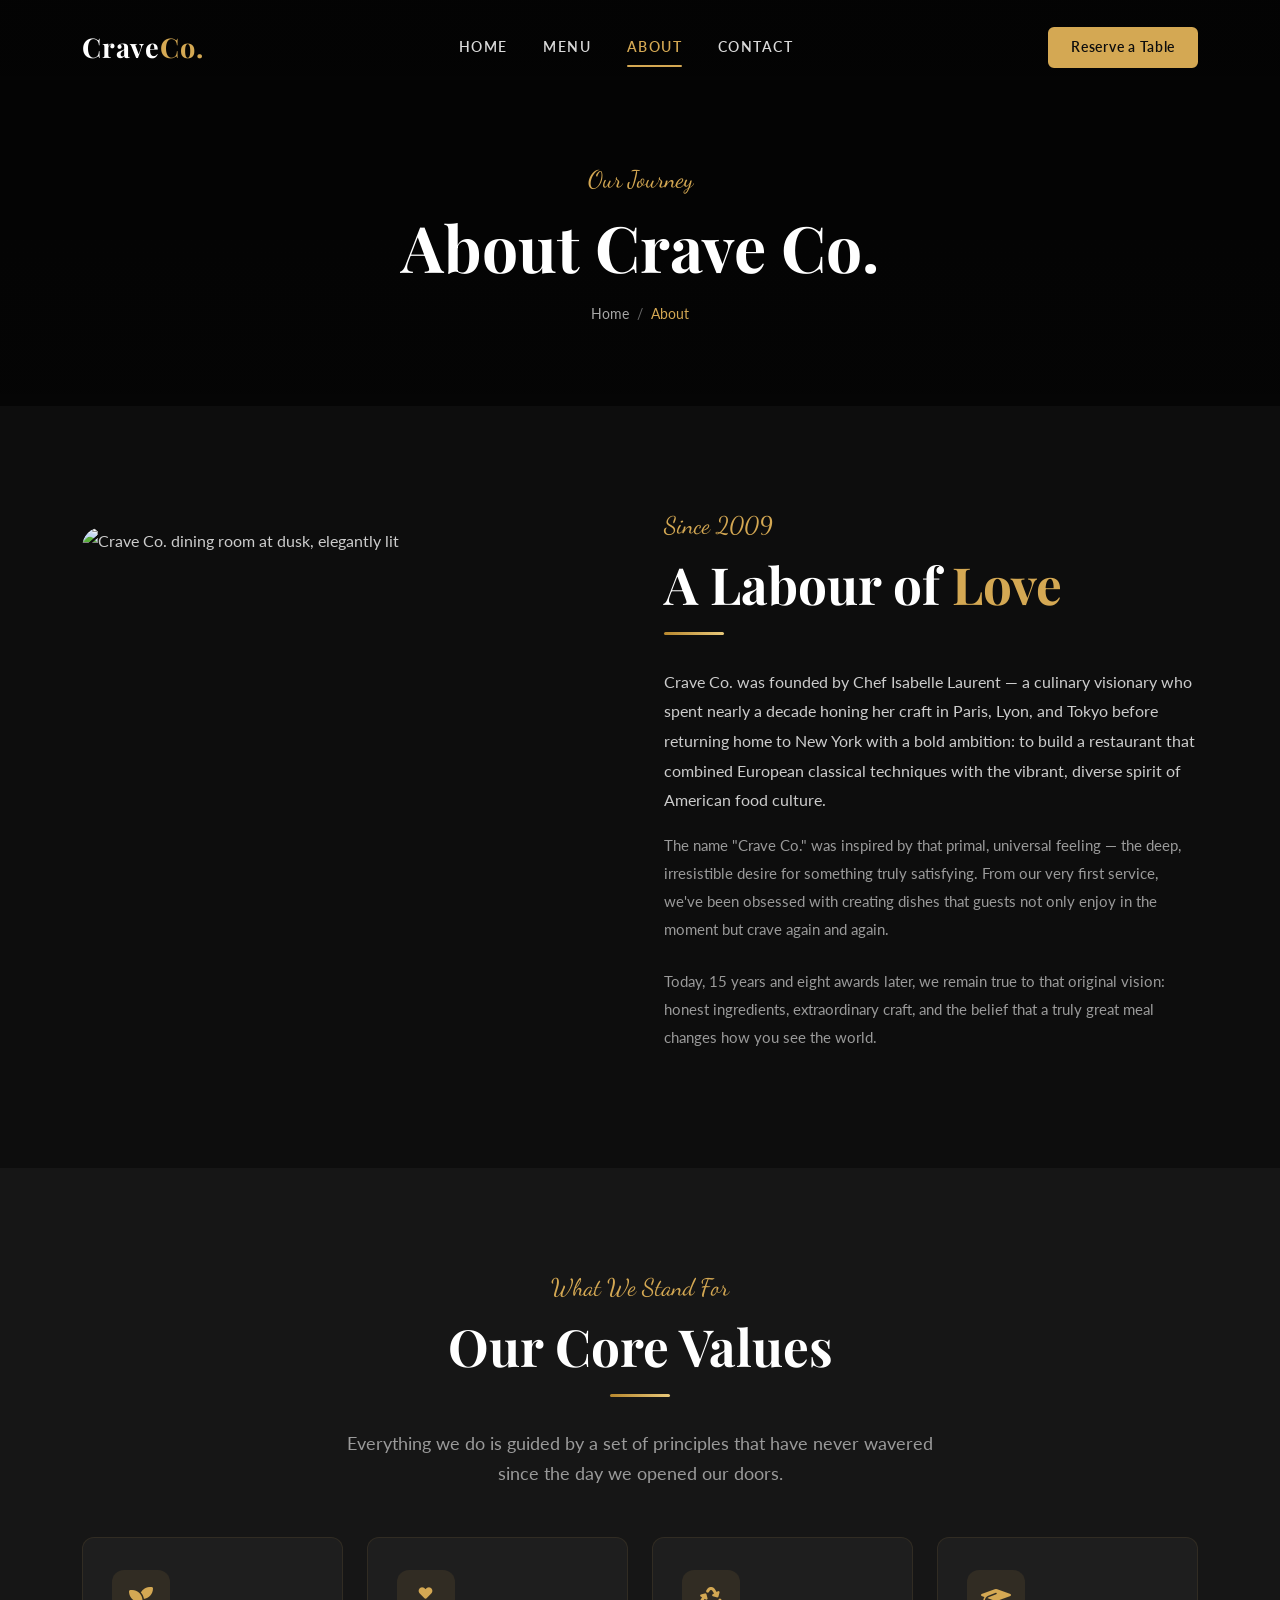
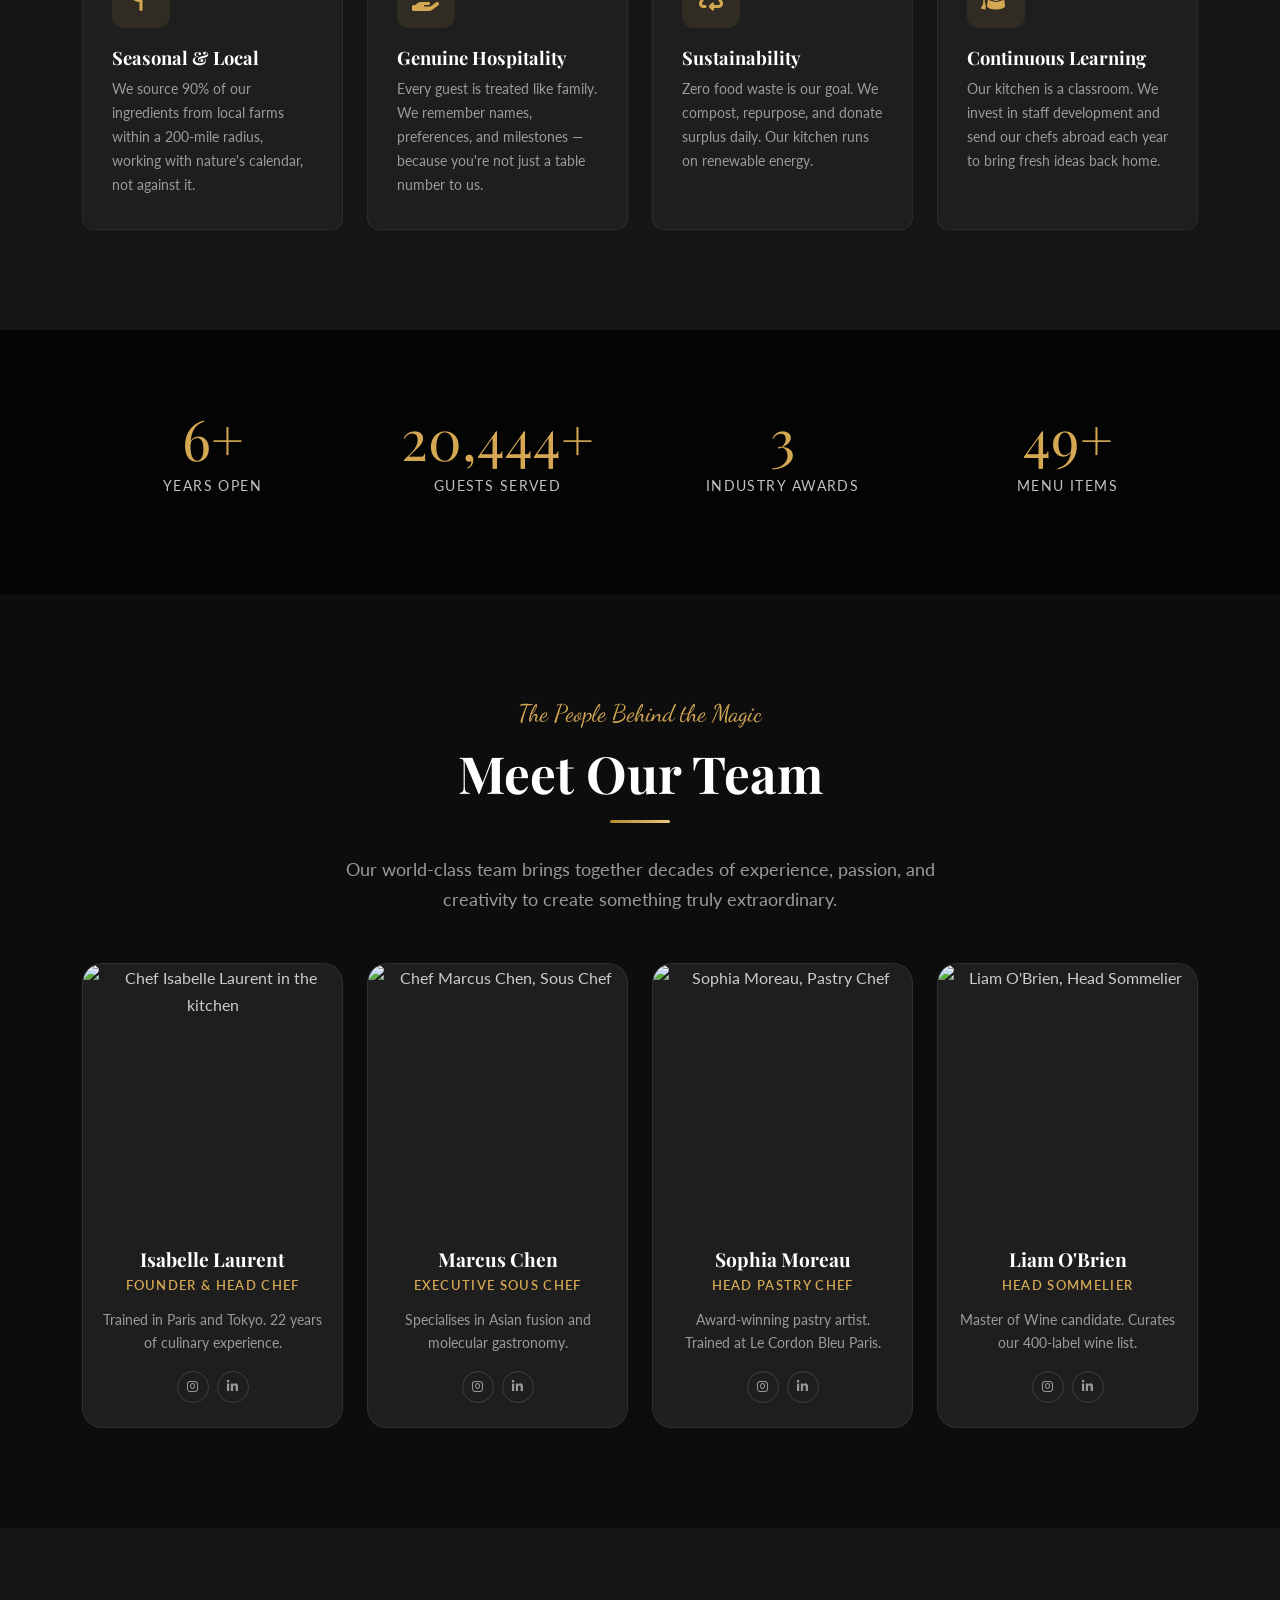
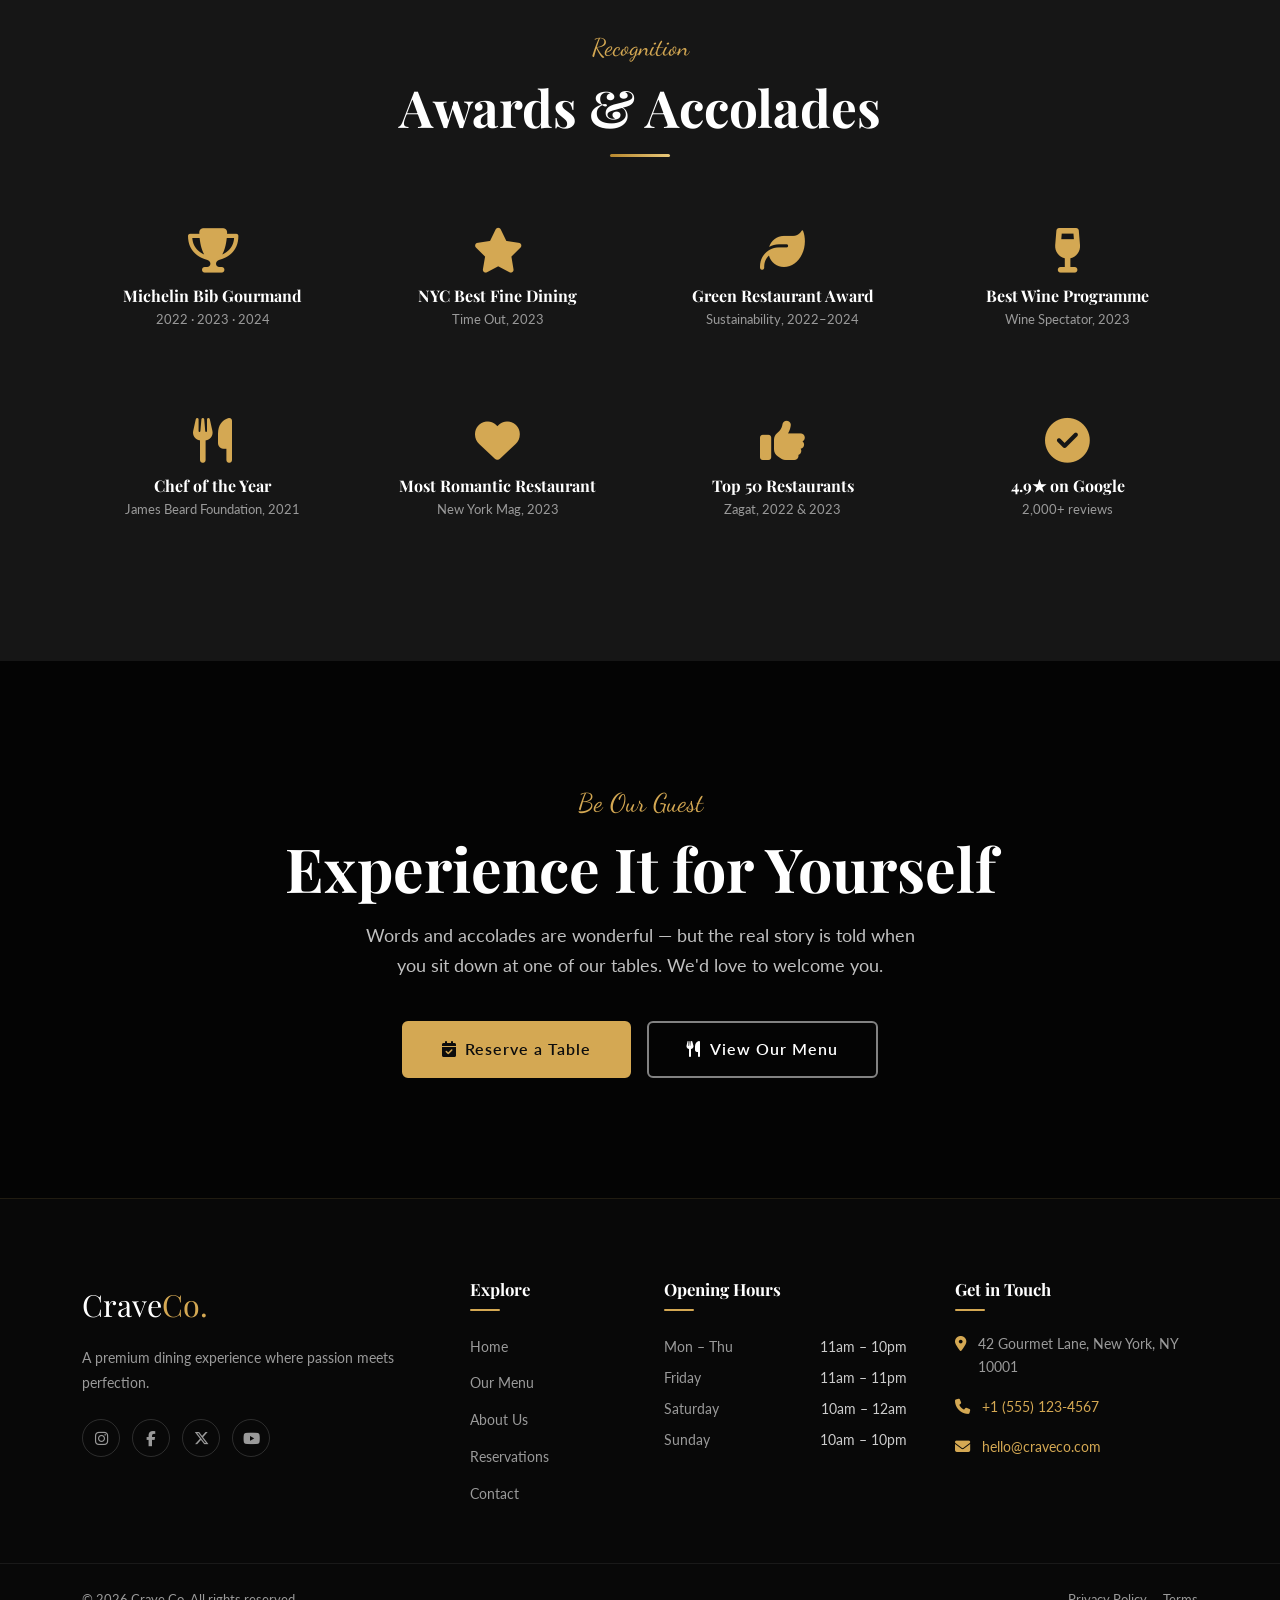
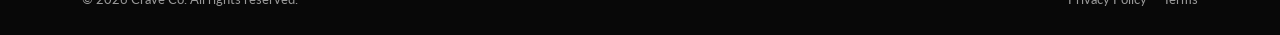
==== about.html @ b13965ad "Build complete Crave Co. restaurant website with HTML5, CSS3, Bootstrap 5 & JS" ====
<!DOCTYPE html>
<html lang="en">
<head>
  <meta charset="UTF-8">
  <meta name="viewport" content="width=device-width, initial-scale=1.0">
  <meta http-equiv="X-UA-Compatible" content="IE=edge">

  <!-- SEO -->
  <title>About Us — Crave Co. Fine Dining</title>
  <meta name="description" content="Discover the story behind Crave Co. — our founding chefs, values, awards, and unwavering commitment to exceptional cuisine since 2009.">
  <meta name="robots" content="index, follow">
  <link rel="canonical" href="https://craveco.com/about.html">

  <!-- Open Graph -->
  <meta property="og:title" content="About Us — Crave Co. Fine Dining">
  <meta property="og:description" content="Learn the story behind 15 years of award-winning dining at Crave Co.">
  <meta property="og:image" content="https://images.unsplash.com/photo-1600565193348-f74bd3c7ccdf?w=1200&auto=format&fit=crop&q=80">

  <!-- Fonts -->
  <link rel="preconnect" href="https://fonts.googleapis.com">
  <link rel="preconnect" href="https://fonts.gstatic.com" crossorigin>
  <link href="https://fonts.googleapis.com/css2?family=Playfair+Display:ital,wght@0,600;0,700;0,800;1,600&family=Lato:wght@300;400;600;700&family=Dancing+Script:wght@600;700&display=swap" rel="stylesheet">

  <!-- Bootstrap 5 -->
  <link href="https://cdn.jsdelivr.net/npm/bootstrap@5.3.3/dist/css/bootstrap.min.css" rel="stylesheet" integrity="sha384-QWTKZyjpPEjISv5WaRU9OFeRpok6YctnYmDr5pNlyT2bRjXh0JMhjY6hW+ALEwIH" crossorigin="anonymous">

  <!-- Font Awesome 6 -->
  <link rel="stylesheet" href="https://cdnjs.cloudflare.com/ajax/libs/font-awesome/6.5.0/css/all.min.css" integrity="sha512-Avb2QiuDEEvB4bZJYdft2mNjVShBftLdPG8FJ0V7irTLQ8Uo0qcPxh4Plq7G5tGm0rU+1SPhVotteLpBERwOKA==" crossorigin="anonymous" referrerpolicy="no-referrer">

  <!-- Custom CSS -->
  <link rel="stylesheet" href="assets/css/style.css">

  <!-- Favicon -->
  <link rel="icon" type="image/svg+xml" href="data:image/svg+xml,<svg xmlns='http://www.w3.org/2000/svg' viewBox='0 0 100 100'><text y='.9em' font-size='90'>🍽</text></svg>">
</head>
<body>

  <a class="skip-link" href="#main-content">Skip to main content</a>

  <div id="preloader" role="status" aria-label="Loading">
    <div class="preloader-logo">
      <div>Crave<span>Co.</span></div>
      <div class="preloader-bar"></div>
    </div>
  </div>

  <!-- NAVBAR -->
  <nav id="mainNav" class="navbar navbar-expand-lg fixed-top scrolled" aria-label="Main navigation">
    <div class="container">
      <a class="navbar-brand" href="index.html">Crave<span>Co.</span></a>

      <button class="navbar-toggler" type="button"
              data-bs-toggle="collapse" data-bs-target="#navbarNav"
              aria-controls="navbarNav" aria-expanded="false"
              aria-label="Toggle navigation">
        <span class="navbar-toggler-icon"></span>
      </button>

      <div class="collapse navbar-collapse" id="navbarNav">
        <ul class="navbar-nav mx-auto gap-1">
          <li class="nav-item"><a class="nav-link" href="index.html">Home</a></li>
          <li class="nav-item"><a class="nav-link" href="menu.html">Menu</a></li>
          <li class="nav-item"><a class="nav-link active" href="about.html">About</a></li>
          <li class="nav-item"><a class="nav-link" href="contact.html">Contact</a></li>
        </ul>
        <a href="reservations.html" class="btn btn-gold btn-reserve ms-lg-3">Reserve a Table</a>
      </div>
    </div>
  </nav>

  <!-- PAGE HERO -->
  <header class="page-hero" id="main-content"
          style="background-image: url('https://images.unsplash.com/photo-1600565193348-f74bd3c7ccdf?w=1800&auto=format&fit=crop&q=80');"
          aria-label="About page header">
    <div class="page-hero__content">
      <span class="page-hero__eyebrow">Our Journey</span>
      <h1 class="page-hero__title">About Crave Co.</h1>
      <nav class="page-hero__breadcrumb" aria-label="Breadcrumb">
        <ol class="breadcrumb">
          <li class="breadcrumb-item"><a href="index.html">Home</a></li>
          <li class="breadcrumb-item active" aria-current="page">About</li>
        </ol>
      </nav>
    </div>
  </header>

  <!-- MAIN CONTENT -->
  <main>

    <!-- ── OUR STORY ────────────────────────────────────────────── -->
    <section class="section-py" aria-labelledby="story-heading">
      <div class="container">
        <div class="row align-items-center g-5">

          <div class="col-lg-6" data-reveal="left">
            <div class="about-preview__img-wrap">
              <img src="https://images.unsplash.com/photo-1414235077428-338989a2e8c0?w=800&auto=format&fit=crop&q=80"
                   alt="Crave Co. dining room at dusk, elegantly lit" loading="lazy"
                   width="800" height="520">
            </div>
          </div>

          <div class="col-lg-6" data-reveal="right">
            <span class="section-eyebrow">Since 2009</span>
            <h2 class="section-title" id="story-heading">
              A Labour of <span class="text-gold">Love</span>
            </h2>
            <div class="divider-gold left"></div>
            <p class="mb-3" style="color: var(--clr-text-light); line-height: 1.85;">
              Crave Co. was founded by Chef Isabelle Laurent — a culinary visionary who spent
              nearly a decade honing her craft in Paris, Lyon, and Tokyo before returning
              home to New York with a bold ambition: to build a restaurant that combined
              European classical techniques with the vibrant, diverse spirit of American
              food culture.
            </p>
            <p class="mb-4" style="color: var(--clr-text-muted); line-height: 1.85; font-size: .95rem;">
              The name "Crave Co." was inspired by that primal, universal feeling — the deep,
              irresistible desire for something truly satisfying. From our very first service,
              we've been obsessed with creating dishes that guests not only enjoy in the moment
              but crave again and again.
            </p>
            <p style="color: var(--clr-text-muted); line-height: 1.85; font-size: .95rem;">
              Today, 15 years and eight awards later, we remain true to that original vision:
              honest ingredients, extraordinary craft, and the belief that a truly great meal
              changes how you see the world.
            </p>
          </div>

        </div>
      </div>
    </section>

    <!-- ── OUR VALUES ────────────────────────────────────────────── -->
    <section class="section-py bg-dark-2" aria-labelledby="values-heading">
      <div class="container">
        <div class="text-center mb-5" data-reveal>
          <span class="section-eyebrow">What We Stand For</span>
          <h2 class="section-title" id="values-heading">Our Core Values</h2>
          <div class="divider-gold mx-auto"></div>
          <p class="section-subtitle">
            Everything we do is guided by a set of principles that have never wavered
            since the day we opened our doors.
          </p>
        </div>

        <div class="row g-4">
          <div class="col-sm-6 col-lg-3" data-reveal data-delay="100">
            <div class="values-card">
              <div class="values-card__icon" aria-hidden="true"><i class="fa-solid fa-seedling"></i></div>
              <h3 class="values-card__title">Seasonal & Local</h3>
              <p class="values-card__text">We source 90% of our ingredients from local farms within a 200-mile radius, working with nature's calendar, not against it.</p>
            </div>
          </div>
          <div class="col-sm-6 col-lg-3" data-reveal data-delay="200">
            <div class="values-card">
              <div class="values-card__icon" aria-hidden="true"><i class="fa-solid fa-hand-holding-heart"></i></div>
              <h3 class="values-card__title">Genuine Hospitality</h3>
              <p class="values-card__text">Every guest is treated like family. We remember names, preferences, and milestones — because you're not just a table number to us.</p>
            </div>
          </div>
          <div class="col-sm-6 col-lg-3" data-reveal data-delay="300">
            <div class="values-card">
              <div class="values-card__icon" aria-hidden="true"><i class="fa-solid fa-recycle"></i></div>
              <h3 class="values-card__title">Sustainability</h3>
              <p class="values-card__text">Zero food waste is our goal. We compost, repurpose, and donate surplus daily. Our kitchen runs on renewable energy.</p>
            </div>
          </div>
          <div class="col-sm-6 col-lg-3" data-reveal data-delay="400">
            <div class="values-card">
              <div class="values-card__icon" aria-hidden="true"><i class="fa-solid fa-graduation-cap"></i></div>
              <h3 class="values-card__title">Continuous Learning</h3>
              <p class="values-card__text">Our kitchen is a classroom. We invest in staff development and send our chefs abroad each year to bring fresh ideas back home.</p>
            </div>
          </div>
        </div>
      </div>
    </section>

    <!-- ── STATISTICS ────────────────────────────────────────────── -->
    <section class="cta-banner" style="padding: 80px 0;" aria-labelledby="stats-heading">
      <div class="container">
        <div class="cta-banner__content">
          <h2 class="visually-hidden" id="stats-heading">Restaurant Statistics</h2>
          <div class="row g-4 text-center">
            <div class="col-6 col-lg-3" data-reveal data-delay="100">
              <div style="font-family:var(--font-heading);font-size:3.5rem;color:var(--clr-gold);line-height:1;">
                <span data-count="15" data-suffix="+">15+</span>
              </div>
              <p style="color:rgba(255,255,255,.75);font-size:.9rem;margin-top:.5rem;text-transform:uppercase;letter-spacing:.1em;">Years Open</p>
            </div>
            <div class="col-6 col-lg-3" data-reveal data-delay="200">
              <div style="font-family:var(--font-heading);font-size:3.5rem;color:var(--clr-gold);line-height:1;">
                <span data-count="50000" data-suffix="+">50,000+</span>
              </div>
              <p style="color:rgba(255,255,255,.75);font-size:.9rem;margin-top:.5rem;text-transform:uppercase;letter-spacing:.1em;">Guests Served</p>
            </div>
            <div class="col-6 col-lg-3" data-reveal data-delay="300">
              <div style="font-family:var(--font-heading);font-size:3.5rem;color:var(--clr-gold);line-height:1;">
                <span data-count="8">8</span>
              </div>
              <p style="color:rgba(255,255,255,.75);font-size:.9rem;margin-top:.5rem;text-transform:uppercase;letter-spacing:.1em;">Industry Awards</p>
            </div>
            <div class="col-6 col-lg-3" data-reveal data-delay="400">
              <div style="font-family:var(--font-heading);font-size:3.5rem;color:var(--clr-gold);line-height:1;">
                <span data-count="120" data-suffix="+">120+</span>
              </div>
              <p style="color:rgba(255,255,255,.75);font-size:.9rem;margin-top:.5rem;text-transform:uppercase;letter-spacing:.1em;">Menu Items</p>
            </div>
          </div>
        </div>
      </div>
    </section>

    <!-- ── THE TEAM ───────────────────────────────────────────────── -->
    <section class="section-py" aria-labelledby="team-heading">
      <div class="container">
        <div class="text-center mb-5" data-reveal>
          <span class="section-eyebrow">The People Behind the Magic</span>
          <h2 class="section-title" id="team-heading">Meet Our Team</h2>
          <div class="divider-gold mx-auto"></div>
          <p class="section-subtitle">
            Our world-class team brings together decades of experience, passion, and creativity
            to create something truly extraordinary.
          </p>
        </div>

        <div class="row g-4">

          <div class="col-sm-6 col-lg-3" data-reveal data-delay="100">
            <article class="team-card">
              <img src="https://images.unsplash.com/photo-1577219491135-ce391730fb2c?w=600&auto=format&fit=crop&q=80&face"
                   alt="Chef Isabelle Laurent in the kitchen" class="team-card__img"
                   loading="lazy" width="600" height="260">
              <div class="team-card__body">
                <h3 class="team-card__name">Isabelle Laurent</h3>
                <p class="team-card__role">Founder & Head Chef</p>
                <p style="font-size:.85rem;color:var(--clr-text-muted);margin-bottom:1rem;">
                  Trained in Paris and Tokyo. 22 years of culinary experience.
                </p>
                <div class="team-card__social">
                  <a href="#" aria-label="Isabelle Laurent on Instagram"><i class="fa-brands fa-instagram" aria-hidden="true"></i></a>
                  <a href="#" aria-label="Isabelle Laurent on LinkedIn"><i class="fa-brands fa-linkedin-in" aria-hidden="true"></i></a>
                </div>
              </div>
            </article>
          </div>

          <div class="col-sm-6 col-lg-3" data-reveal data-delay="200">
            <article class="team-card">
              <img src="https://images.unsplash.com/photo-1581299894007-aaa50297cf16?w=600&auto=format&fit=crop&q=80"
                   alt="Chef Marcus Chen, Sous Chef" class="team-card__img"
                   loading="lazy" width="600" height="260">
              <div class="team-card__body">
                <h3 class="team-card__name">Marcus Chen</h3>
                <p class="team-card__role">Executive Sous Chef</p>
                <p style="font-size:.85rem;color:var(--clr-text-muted);margin-bottom:1rem;">
                  Specialises in Asian fusion and molecular gastronomy.
                </p>
                <div class="team-card__social">
                  <a href="#" aria-label="Marcus Chen on Instagram"><i class="fa-brands fa-instagram" aria-hidden="true"></i></a>
                  <a href="#" aria-label="Marcus Chen on LinkedIn"><i class="fa-brands fa-linkedin-in" aria-hidden="true"></i></a>
                </div>
              </div>
            </article>
          </div>

          <div class="col-sm-6 col-lg-3" data-reveal data-delay="300">
            <article class="team-card">
              <img src="https://images.unsplash.com/photo-1556909114-f6e7ad7d3136?w=600&auto=format&fit=crop&q=80"
                   alt="Sophia Moreau, Pastry Chef" class="team-card__img"
                   loading="lazy" width="600" height="260">
              <div class="team-card__body">
                <h3 class="team-card__name">Sophia Moreau</h3>
                <p class="team-card__role">Head Pastry Chef</p>
                <p style="font-size:.85rem;color:var(--clr-text-muted);margin-bottom:1rem;">
                  Award-winning pastry artist. Trained at Le Cordon Bleu Paris.
                </p>
                <div class="team-card__social">
                  <a href="#" aria-label="Sophia Moreau on Instagram"><i class="fa-brands fa-instagram" aria-hidden="true"></i></a>
                  <a href="#" aria-label="Sophia Moreau on LinkedIn"><i class="fa-brands fa-linkedin-in" aria-hidden="true"></i></a>
                </div>
              </div>
            </article>
          </div>

          <div class="col-sm-6 col-lg-3" data-reveal data-delay="400">
            <article class="team-card">
              <img src="https://images.unsplash.com/photo-1508214751196-bcfd4ca60f91?w=600&auto=format&fit=crop&q=80"
                   alt="Liam O'Brien, Head Sommelier" class="team-card__img"
                   loading="lazy" width="600" height="260">
              <div class="team-card__body">
                <h3 class="team-card__name">Liam O'Brien</h3>
                <p class="team-card__role">Head Sommelier</p>
                <p style="font-size:.85rem;color:var(--clr-text-muted);margin-bottom:1rem;">
                  Master of Wine candidate. Curates our 400-label wine list.
                </p>
                <div class="team-card__social">
                  <a href="#" aria-label="Liam O'Brien on Instagram"><i class="fa-brands fa-instagram" aria-hidden="true"></i></a>
                  <a href="#" aria-label="Liam O'Brien on LinkedIn"><i class="fa-brands fa-linkedin-in" aria-hidden="true"></i></a>
                </div>
              </div>
            </article>
          </div>

        </div>
      </div>
    </section>

    <!-- ── AWARDS ────────────────────────────────────────────────── -->
    <section class="section-py bg-dark-2" aria-labelledby="awards-heading">
      <div class="container">
        <div class="text-center mb-5" data-reveal>
          <span class="section-eyebrow">Recognition</span>
          <h2 class="section-title" id="awards-heading">Awards &amp; Accolades</h2>
          <div class="divider-gold mx-auto"></div>
        </div>

        <div class="row row-cols-2 row-cols-md-4 g-4">

          <div class="col" data-reveal data-delay="100">
            <div class="award-item">
              <i class="fa-solid fa-trophy award-item__icon" aria-hidden="true"></i>
              <h3 class="award-item__title">Michelin Bib Gourmand</h3>
              <p class="award-item__year">2022 · 2023 · 2024</p>
            </div>
          </div>

          <div class="col" data-reveal data-delay="200">
            <div class="award-item">
              <i class="fa-solid fa-star award-item__icon" aria-hidden="true"></i>
              <h3 class="award-item__title">NYC Best Fine Dining</h3>
              <p class="award-item__year">Time Out, 2023</p>
            </div>
          </div>

          <div class="col" data-reveal data-delay="300">
            <div class="award-item">
              <i class="fa-solid fa-leaf award-item__icon" aria-hidden="true"></i>
              <h3 class="award-item__title">Green Restaurant Award</h3>
              <p class="award-item__year">Sustainability, 2022–2024</p>
            </div>
          </div>

          <div class="col" data-reveal data-delay="400">
            <div class="award-item">
              <i class="fa-solid fa-wine-glass award-item__icon" aria-hidden="true"></i>
              <h3 class="award-item__title">Best Wine Programme</h3>
              <p class="award-item__year">Wine Spectator, 2023</p>
            </div>
          </div>

          <div class="col" data-reveal data-delay="100">
            <div class="award-item">
              <i class="fa-solid fa-utensils award-item__icon" aria-hidden="true"></i>
              <h3 class="award-item__title">Chef of the Year</h3>
              <p class="award-item__year">James Beard Foundation, 2021</p>
            </div>
          </div>

          <div class="col" data-reveal data-delay="200">
            <div class="award-item">
              <i class="fa-solid fa-heart award-item__icon" aria-hidden="true"></i>
              <h3 class="award-item__title">Most Romantic Restaurant</h3>
              <p class="award-item__year">New York Mag, 2023</p>
            </div>
          </div>

          <div class="col" data-reveal data-delay="300">
            <div class="award-item">
              <i class="fa-solid fa-thumbs-up award-item__icon" aria-hidden="true"></i>
              <h3 class="award-item__title">Top 50 Restaurants</h3>
              <p class="award-item__year">Zagat, 2022 &amp; 2023</p>
            </div>
          </div>

          <div class="col" data-reveal data-delay="400">
            <div class="award-item">
              <i class="fa-solid fa-circle-check award-item__icon" aria-hidden="true"></i>
              <h3 class="award-item__title">4.9★ on Google</h3>
              <p class="award-item__year">2,000+ reviews</p>
            </div>
          </div>

        </div>
      </div>
    </section>

    <!-- ── FINAL CTA ─────────────────────────────────────────────── -->
    <section class="cta-banner" aria-label="Call to action">
      <div class="container">
        <div class="cta-banner__content" data-reveal>
          <span class="cta-banner__eyebrow">Be Our Guest</span>
          <h2 class="cta-banner__title">Experience It for Yourself</h2>
          <p class="cta-banner__text">
            Words and accolades are wonderful — but the real story is told when you sit down
            at one of our tables. We'd love to welcome you.
          </p>
          <div class="d-flex flex-wrap gap-3 justify-content-center">
            <a href="reservations.html" class="btn btn-gold btn-lg">
              <i class="fa-solid fa-calendar-check me-2" aria-hidden="true"></i>Reserve a Table
            </a>
            <a href="menu.html" class="btn btn-outline-light btn-lg">
              <i class="fa-solid fa-utensils me-2" aria-hidden="true"></i>View Our Menu
            </a>
          </div>
        </div>
      </div>
    </section>

  </main>

  <!-- FOOTER -->
  <footer class="footer" role="contentinfo">
    <div class="container">
      <div class="row g-5">
        <div class="col-lg-4">
          <a href="index.html" class="footer__logo d-block mb-3">Crave<span>Co.</span></a>
          <p class="footer__desc">A premium dining experience where passion meets perfection.</p>
          <div class="footer__social" aria-label="Social media links">
            <a href="#" aria-label="Instagram"><i class="fa-brands fa-instagram" aria-hidden="true"></i></a>
            <a href="#" aria-label="Facebook"><i class="fa-brands fa-facebook-f" aria-hidden="true"></i></a>
            <a href="#" aria-label="X / Twitter"><i class="fa-brands fa-x-twitter" aria-hidden="true"></i></a>
            <a href="#" aria-label="YouTube"><i class="fa-brands fa-youtube" aria-hidden="true"></i></a>
          </div>
        </div>
        <div class="col-6 col-lg-2">
          <h3 class="footer__heading">Explore</h3>
          <ul class="footer__links">
            <li><a href="index.html">Home</a></li>
            <li><a href="menu.html">Our Menu</a></li>
            <li><a href="about.html">About Us</a></li>
            <li><a href="reservations.html">Reservations</a></li>
            <li><a href="contact.html">Contact</a></li>
          </ul>
        </div>
        <div class="col-6 col-lg-3">
          <h3 class="footer__heading">Opening Hours</h3>
          <div class="footer__hours">
            <table aria-label="Opening hours">
              <tbody>
                <tr><td>Mon – Thu</td><td>11am – 10pm</td></tr>
                <tr><td>Friday</td><td>11am – 11pm</td></tr>
                <tr><td>Saturday</td><td>10am – 12am</td></tr>
                <tr><td>Sunday</td><td>10am – 10pm</td></tr>
              </tbody>
            </table>
          </div>
        </div>
        <div class="col-lg-3">
          <h3 class="footer__heading">Get in Touch</h3>
          <address style="font-style: normal;">
            <div class="footer__contact-item">
              <i class="fa-solid fa-location-dot" aria-hidden="true"></i>
              <span>42 Gourmet Lane, New York, NY 10001</span>
            </div>
            <div class="footer__contact-item">
              <i class="fa-solid fa-phone" aria-hidden="true"></i>
              <a href="tel:+15551234567">+1 (555) 123-4567</a>
            </div>
            <div class="footer__contact-item">
              <i class="fa-solid fa-envelope" aria-hidden="true"></i>
              <a href="mailto:hello@craveco.com">hello@craveco.com</a>
            </div>
          </address>
        </div>
      </div>
    </div>
    <div class="footer__bottom">
      <div class="container d-flex flex-column flex-sm-row justify-content-between align-items-center gap-2">
        <p class="mb-0">&copy; <span data-year></span> Crave Co. All rights reserved.</p>
        <nav aria-label="Legal links"><a href="#" class="me-3">Privacy Policy</a><a href="#">Terms</a></nav>
      </div>
    </div>
  </footer>

  <button id="scrollTopBtn" aria-label="Scroll to top">
    <i class="fa-solid fa-chevron-up" aria-hidden="true"></i>
  </button>

  <script src="https://cdn.jsdelivr.net/npm/bootstrap@5.3.3/dist/js/bootstrap.bundle.min.js" integrity="sha384-YvpcrYf0tY3lHB60NNkmXc4s9bIOgUxi8T/jzmRIuLMwqe2CsRplHsz4zWF5y4a" crossorigin="anonymous"></script>
  <script src="assets/js/main.js"></script>
</body>
</html>
---- assets/css/style.css ----
/* ============================================================
   Crave Co. Restaurant — Main Stylesheet
   Stack: HTML5 · CSS3 · Bootstrap 5
   ============================================================ */

/* ── 1. CSS Custom Properties ─────────────────────────────── */
:root {
  /* Colors */
  --clr-gold:        #D4A853;
  --clr-gold-light:  #E8C87A;
  --clr-gold-dark:   #B8882E;
  --clr-dark:        #0D0D0D;
  --clr-dark-2:      #161616;
  --clr-dark-3:      #1E1E1E;
  --clr-dark-4:      #2A2A2A;
  --clr-cream:       #F5F0E8;
  --clr-cream-dark:  #EDE6D6;
  --clr-white:       #FFFFFF;
  --clr-text-muted:  #9A9A9A;
  --clr-text-light:  #CCCCCC;
  --clr-red:         #C0392B;
  --clr-green:       #27AE60;

  /* Typography */
  --font-heading:    'Playfair Display', Georgia, serif;
  --font-body:       'Lato', 'Helvetica Neue', Arial, sans-serif;
  --font-accent:     'Dancing Script', cursive;

  /* Sizes */
  --navbar-h:        72px;
  --section-py:      100px;

  /* Shadows */
  --shadow-sm:   0 2px 8px rgba(0,0,0,.35);
  --shadow-md:   0 4px 20px rgba(0,0,0,.45);
  --shadow-lg:   0 8px 40px rgba(0,0,0,.55);
  --shadow-gold: 0 4px 25px rgba(212,168,83,.35);

  /* Transitions */
  --transition: .35s cubic-bezier(.4,0,.2,1);
  --transition-fast: .2s ease;

  /* Border radius */
  --radius-sm:  6px;
  --radius-md:  12px;
  --radius-lg:  20px;
  --radius-xl:  32px;
}

/* ── 2. Reset & Base ──────────────────────────────────────── */
*, *::before, *::after { box-sizing: border-box; }

html {
  scroll-behavior: smooth;
  font-size: 16px;
}

body {
  font-family: var(--font-body);
  background-color: var(--clr-dark);
  color: var(--clr-text-light);
  line-height: 1.7;
  overflow-x: hidden;
  -webkit-font-smoothing: antialiased;
}

img {
  max-width: 100%;
  height: auto;
  display: block;
}

a {
  color: var(--clr-gold);
  text-decoration: none;
  transition: color var(--transition-fast);
}
a:hover { color: var(--clr-gold-light); }

/* ── 3. Typography ────────────────────────────────────────── */
h1, h2, h3, h4, h5, h6 {
  font-family: var(--font-heading);
  font-weight: 700;
  line-height: 1.2;
  color: var(--clr-white);
}

.section-eyebrow {
  font-family: var(--font-accent);
  font-size: 1.5rem;
  color: var(--clr-gold);
  display: block;
  margin-bottom: .5rem;
}

.section-title {
  font-size: clamp(2rem, 4vw, 3.2rem);
  font-family: var(--font-heading);
  color: var(--clr-white);
  margin-bottom: 1rem;
}

.section-subtitle {
  font-size: 1.1rem;
  color: var(--clr-text-muted);
  max-width: 620px;
  margin: 0 auto 3rem;
}

.text-gold { color: var(--clr-gold) !important; }
.text-cream { color: var(--clr-cream) !important; }

/* ── 4. Buttons ───────────────────────────────────────────── */
.btn {
  font-family: var(--font-body);
  font-weight: 600;
  letter-spacing: .06em;
  border-radius: var(--radius-sm);
  transition: all var(--transition);
  padding: .7rem 1.9rem;
}

.btn-gold {
  background: var(--clr-gold);
  color: var(--clr-dark);
  border: 2px solid var(--clr-gold);
}
.btn-gold:hover {
  background: var(--clr-gold-light);
  border-color: var(--clr-gold-light);
  color: var(--clr-dark);
  box-shadow: var(--shadow-gold);
  transform: translateY(-2px);
}

.btn-outline-gold {
  background: transparent;
  color: var(--clr-gold);
  border: 2px solid var(--clr-gold);
}
.btn-outline-gold:hover {
  background: var(--clr-gold);
  color: var(--clr-dark);
  transform: translateY(-2px);
}

.btn-outline-light {
  background: transparent;
  color: var(--clr-white);
  border: 2px solid rgba(255,255,255,.5);
}
.btn-outline-light:hover {
  background: rgba(255,255,255,.1);
  border-color: var(--clr-white);
  color: var(--clr-white);
}

.btn-lg { padding: .9rem 2.4rem; font-size: 1rem; }

/* ── 5. Utility Classes ───────────────────────────────────── */
.section-py { padding-top: var(--section-py); padding-bottom: var(--section-py); }
.section-py-sm { padding-top: 60px; padding-bottom: 60px; }

.bg-dark-2 { background-color: var(--clr-dark-2) !important; }
.bg-dark-3 { background-color: var(--clr-dark-3) !important; }
.bg-dark-4 { background-color: var(--clr-dark-4) !important; }

.divider-gold {
  width: 60px;
  height: 3px;
  background: linear-gradient(90deg, var(--clr-gold-dark), var(--clr-gold-light));
  border-radius: 2px;
  margin: 1rem auto 2rem;
}
.divider-gold.left { margin-left: 0; }

.overlay-dark {
  position: absolute;
  inset: 0;
  background: rgba(0,0,0,.55);
}

.rounded-custom { border-radius: var(--radius-md) !important; }

/* ── 6. Navbar ────────────────────────────────────────────── */
#mainNav {
  background: transparent;
  transition: background var(--transition), box-shadow var(--transition), padding var(--transition);
  padding: 1.2rem 0;
  z-index: 1050;
}

#mainNav.scrolled {
  background: rgba(13,13,13,.97);
  box-shadow: 0 2px 20px rgba(0,0,0,.6);
  padding: .7rem 0;
}

#mainNav .navbar-brand {
  font-family: var(--font-heading);
  font-size: 1.7rem;
  font-weight: 700;
  color: var(--clr-white) !important;
  letter-spacing: .03em;
}

#mainNav .navbar-brand span { color: var(--clr-gold); }

#mainNav .nav-link {
  font-family: var(--font-body);
  font-weight: 600;
  font-size: .88rem;
  letter-spacing: .1em;
  text-transform: uppercase;
  color: rgba(255,255,255,.85) !important;
  padding: .5rem 1rem !important;
  position: relative;
  transition: color var(--transition-fast);
}

#mainNav .nav-link::after {
  content: '';
  position: absolute;
  bottom: 0; left: 1rem; right: 1rem;
  height: 2px;
  background: var(--clr-gold);
  transform: scaleX(0);
  transition: transform var(--transition);
  border-radius: 1px;
}

#mainNav .nav-link:hover,
#mainNav .nav-link.active {
  color: var(--clr-gold) !important;
}

#mainNav .nav-link:hover::after,
#mainNav .nav-link.active::after {
  transform: scaleX(1);
}

#mainNav .navbar-toggler {
  border: 1px solid rgba(255,255,255,.3);
  padding: .4rem .7rem;
}

#mainNav .navbar-toggler-icon {
  background-image: url("data:image/svg+xml,%3csvg xmlns='http://www.w3.org/2000/svg' viewBox='0 0 30 30'%3e%3cpath stroke='rgba%28255%2C 255%2C 255%2C 0.9%29' stroke-linecap='round' stroke-miterlimit='10' stroke-width='2' d='M4 7h22M4 15h22M4 23h22'/%3e%3c/svg%3e");
}

#mainNav .btn-reserve {
  font-size: .85rem;
  padding: .5rem 1.3rem;
}

/* Mobile nav overlay */
@media (max-width: 991.98px) {
  #mainNav .navbar-collapse {
    background: rgba(13,13,13,.98);
    margin-top: 1rem;
    padding: 1.5rem;
    border-radius: var(--radius-md);
    border: 1px solid rgba(212,168,83,.2);
  }
  #mainNav .nav-link::after { display: none; }
  #mainNav .nav-link { padding: .75rem 0 !important; border-bottom: 1px solid rgba(255,255,255,.07); }
}

/* ── 7. Hero Section ──────────────────────────────────────── */
.hero {
  min-height: 100vh;
  position: relative;
  display: flex;
  align-items: center;
  background: linear-gradient(135deg, #0d0d0d 0%, #1a1008 50%, #0d0d0d 100%);
  overflow: hidden;
}

.hero__bg {
  position: absolute;
  inset: 0;
  background-image: url('https://images.unsplash.com/photo-1414235077428-338989a2e8c0?w=1800&auto=format&fit=crop&q=80');
  background-size: cover;
  background-position: center;
  transform: scale(1.05);
  transition: transform 8s ease;
}

.hero:hover .hero__bg { transform: scale(1); }

.hero__overlay {
  position: absolute;
  inset: 0;
  background: linear-gradient(
    135deg,
    rgba(0,0,0,.80) 0%,
    rgba(13,13,13,.70) 50%,
    rgba(0,0,0,.80) 100%
  );
}

.hero__content {
  position: relative;
  z-index: 2;
}

.hero__eyebrow {
  font-family: var(--font-accent);
  font-size: 1.6rem;
  color: var(--clr-gold);
  display: block;
  margin-bottom: .5rem;
  opacity: 0;
  animation: fadeInDown .8s .3s forwards;
}

.hero__title {
  font-size: clamp(2.8rem, 7vw, 5.5rem);
  font-family: var(--font-heading);
  color: var(--clr-white);
  line-height: 1.1;
  margin-bottom: 1.5rem;
  opacity: 0;
  animation: fadeInUp .9s .5s forwards;
}

.hero__title span { color: var(--clr-gold); }

.hero__desc {
  font-size: 1.15rem;
  color: var(--clr-text-light);
  max-width: 520px;
  margin-bottom: 2.5rem;
  opacity: 0;
  animation: fadeInUp .9s .7s forwards;
}

.hero__actions {
  opacity: 0;
  animation: fadeInUp .9s .9s forwards;
  display: flex;
  flex-wrap: wrap;
  gap: 1rem;
}

.hero__scroll {
  position: absolute;
  bottom: 2.5rem;
  left: 50%;
  transform: translateX(-50%);
  z-index: 2;
  display: flex;
  flex-direction: column;
  align-items: center;
  gap: .5rem;
  color: rgba(255,255,255,.5);
  font-size: .75rem;
  letter-spacing: .1em;
  text-transform: uppercase;
  animation: bounce 2s infinite;
}

.hero__scroll-line {
  width: 1px;
  height: 50px;
  background: linear-gradient(var(--clr-gold), transparent);
}

/* ── 8. Announcement Bar ──────────────────────────────────── */
.announcement-bar {
  background: var(--clr-gold);
  color: var(--clr-dark);
  font-size: .85rem;
  font-weight: 600;
  letter-spacing: .05em;
  padding: .55rem 0;
  text-align: center;
}

.announcement-bar a {
  color: var(--clr-dark);
  text-decoration: underline;
  text-underline-offset: 3px;
}

/* ── 9. Feature Badges ────────────────────────────────────── */
.feature-badges {
  background: var(--clr-dark-2);
  border-top: 1px solid rgba(212,168,83,.15);
  border-bottom: 1px solid rgba(212,168,83,.15);
  padding: 2.5rem 0;
}

.feature-badge {
  display: flex;
  align-items: center;
  gap: 1rem;
  padding: 1rem;
}

.feature-badge__icon {
  width: 52px;
  height: 52px;
  border-radius: 50%;
  background: rgba(212,168,83,.12);
  display: flex;
  align-items: center;
  justify-content: center;
  font-size: 1.4rem;
  color: var(--clr-gold);
  flex-shrink: 0;
}

.feature-badge__title {
  font-family: var(--font-heading);
  font-size: 1rem;
  color: var(--clr-white);
  margin: 0 0 .15rem;
}

.feature-badge__text {
  font-size: .82rem;
  color: var(--clr-text-muted);
  margin: 0;
}

/* ── 10. About Preview ────────────────────────────────────── */
.about-preview__img-wrap {
  position: relative;
  border-radius: var(--radius-lg);
  overflow: hidden;
}

.about-preview__img-wrap img {
  width: 100%;
  height: 520px;
  object-fit: cover;
  border-radius: var(--radius-lg);
  transition: transform .6s ease;
}

.about-preview__img-wrap:hover img { transform: scale(1.04); }

.about-preview__badge {
  position: absolute;
  bottom: -20px;
  right: -20px;
  width: 130px;
  height: 130px;
  background: var(--clr-gold);
  border-radius: 50%;
  display: flex;
  flex-direction: column;
  align-items: center;
  justify-content: center;
  box-shadow: var(--shadow-md);
  color: var(--clr-dark);
  font-family: var(--font-heading);
  text-align: center;
  line-height: 1.2;
}

.about-preview__badge .years {
  font-size: 2.6rem;
  font-weight: 800;
  display: block;
}

.about-preview__badge .label {
  font-size: .7rem;
  font-weight: 600;
  letter-spacing: .08em;
  text-transform: uppercase;
}

.about-preview__stats {
  display: grid;
  grid-template-columns: 1fr 1fr;
  gap: 1.2rem;
  margin-top: 2rem;
}

.stat-item {
  text-align: center;
  padding: 1.4rem 1rem;
  background: var(--clr-dark-3);
  border-radius: var(--radius-md);
  border: 1px solid rgba(212,168,83,.12);
  transition: transform var(--transition), border-color var(--transition);
}

.stat-item:hover {
  transform: translateY(-4px);
  border-color: var(--clr-gold);
}

.stat-item .number {
  font-family: var(--font-heading);
  font-size: 2.2rem;
  color: var(--clr-gold);
  display: block;
  line-height: 1;
}

.stat-item .label {
  font-size: .8rem;
  color: var(--clr-text-muted);
  text-transform: uppercase;
  letter-spacing: .08em;
  margin-top: .3rem;
}

/* ── 11. Menu Cards ───────────────────────────────────────── */
.menu-card {
  background: var(--clr-dark-3);
  border-radius: var(--radius-lg);
  overflow: hidden;
  border: 1px solid rgba(255,255,255,.06);
  transition: transform var(--transition), box-shadow var(--transition), border-color var(--transition);
  height: 100%;
}

.menu-card:hover {
  transform: translateY(-8px);
  box-shadow: var(--shadow-lg);
  border-color: rgba(212,168,83,.3);
}

.menu-card__img {
  position: relative;
  overflow: hidden;
  height: 220px;
}

.menu-card__img img {
  width: 100%;
  height: 100%;
  object-fit: cover;
  transition: transform .6s ease;
}

.menu-card:hover .menu-card__img img { transform: scale(1.08); }

.menu-card__badge {
  position: absolute;
  top: 12px;
  left: 12px;
  background: var(--clr-gold);
  color: var(--clr-dark);
  font-size: .72rem;
  font-weight: 700;
  letter-spacing: .08em;
  text-transform: uppercase;
  padding: .25rem .65rem;
  border-radius: 30px;
}

.menu-card__badge--new { background: var(--clr-green); color: var(--clr-white); }
.menu-card__badge--popular { background: var(--clr-red); color: var(--clr-white); }

.menu-card__body {
  padding: 1.4rem;
}

.menu-card__category {
  font-size: .75rem;
  color: var(--clr-gold);
  text-transform: uppercase;
  letter-spacing: .1em;
  font-weight: 600;
  margin-bottom: .4rem;
}

.menu-card__title {
  font-family: var(--font-heading);
  font-size: 1.25rem;
  color: var(--clr-white);
  margin-bottom: .5rem;
}

.menu-card__desc {
  font-size: .88rem;
  color: var(--clr-text-muted);
  margin-bottom: 1rem;
  line-height: 1.6;
}

.menu-card__footer {
  display: flex;
  align-items: center;
  justify-content: space-between;
  border-top: 1px solid rgba(255,255,255,.07);
  padding-top: 1rem;
}

.menu-card__price {
  font-family: var(--font-heading);
  font-size: 1.4rem;
  color: var(--clr-gold);
}

.menu-card__action {
  width: 36px;
  height: 36px;
  border-radius: 50%;
  background: rgba(212,168,83,.12);
  border: 1px solid rgba(212,168,83,.3);
  display: flex;
  align-items: center;
  justify-content: center;
  color: var(--clr-gold);
  font-size: .9rem;
  transition: all var(--transition-fast);
  cursor: pointer;
}

.menu-card__action:hover {
  background: var(--clr-gold);
  color: var(--clr-dark);
}

/* ── 12. Section: Specials / CTA Banner ───────────────────── */
.cta-banner {
  position: relative;
  background-image: url('https://images.unsplash.com/photo-1559339352-11d035aa65de?w=1800&auto=format&fit=crop&q=80');
  background-size: cover;
  background-position: center;
  background-attachment: fixed;
  padding: 120px 0;
  text-align: center;
  overflow: hidden;
}

.cta-banner::before {
  content: '';
  position: absolute;
  inset: 0;
  background: rgba(0,0,0,.72);
}

.cta-banner__content { position: relative; z-index: 1; }

.cta-banner__eyebrow {
  font-family: var(--font-accent);
  font-size: 1.6rem;
  color: var(--clr-gold);
}

.cta-banner__title {
  font-size: clamp(2rem, 5vw, 3.8rem);
  color: var(--clr-white);
  margin: .5rem 0 1rem;
}

.cta-banner__text {
  font-size: 1.1rem;
  color: rgba(255,255,255,.75);
  max-width: 560px;
  margin: 0 auto 2.5rem;
}

/* ── 13. Testimonials ─────────────────────────────────────── */
.testimonial-card {
  background: var(--clr-dark-3);
  border-radius: var(--radius-lg);
  padding: 2rem 2rem 1.8rem;
  border: 1px solid rgba(212,168,83,.1);
  height: 100%;
  transition: transform var(--transition), border-color var(--transition);
}

.testimonial-card:hover {
  transform: translateY(-5px);
  border-color: rgba(212,168,83,.3);
}

.testimonial-card__quote {
  font-size: 3rem;
  line-height: 1;
  color: var(--clr-gold);
  opacity: .4;
  font-family: Georgia, serif;
  margin-bottom: .5rem;
}

.testimonial-card__text {
  font-size: .95rem;
  color: var(--clr-text-light);
  line-height: 1.75;
  font-style: italic;
  margin-bottom: 1.5rem;
}

.testimonial-card__stars {
  color: var(--clr-gold);
  font-size: .85rem;
  letter-spacing: .1em;
  margin-bottom: 1rem;
}

.testimonial-card__author {
  display: flex;
  align-items: center;
  gap: 1rem;
  border-top: 1px solid rgba(255,255,255,.07);
  padding-top: 1rem;
}

.testimonial-card__avatar {
  width: 46px;
  height: 46px;
  border-radius: 50%;
  object-fit: cover;
  border: 2px solid var(--clr-gold);
}

.testimonial-card__name {
  font-family: var(--font-heading);
  font-size: 1rem;
  color: var(--clr-white);
  margin: 0 0 .1rem;
}

.testimonial-card__role {
  font-size: .78rem;
  color: var(--clr-text-muted);
  margin: 0;
}

/* ── 14. Gallery Grid ─────────────────────────────────────── */
.gallery-grid {
  display: grid;
  grid-template-columns: repeat(3, 1fr);
  grid-template-rows: auto auto;
  gap: 12px;
}

.gallery-item {
  position: relative;
  overflow: hidden;
  border-radius: var(--radius-md);
  cursor: pointer;
}

.gallery-item img {
  width: 100%;
  height: 100%;
  object-fit: cover;
  transition: transform .5s ease;
  display: block;
}

.gallery-item:hover img { transform: scale(1.08); }

.gallery-item__overlay {
  position: absolute;
  inset: 0;
  background: rgba(0,0,0,.6);
  display: flex;
  align-items: center;
  justify-content: center;
  opacity: 0;
  transition: opacity var(--transition);
}

.gallery-item:hover .gallery-item__overlay { opacity: 1; }

.gallery-item__overlay i {
  font-size: 1.8rem;
  color: var(--clr-white);
}

.gallery-item--tall { grid-row: span 2; }

.gallery-item--tall img {
  height: 500px;
}

.gallery-item:not(.gallery-item--tall) img {
  height: 240px;
}

@media (max-width: 767.98px) {
  .gallery-grid {
    grid-template-columns: repeat(2, 1fr);
  }
  .gallery-item--tall { grid-row: auto; }
  .gallery-item--tall img, .gallery-item:not(.gallery-item--tall) img { height: 180px; }
}

@media (max-width: 479.98px) {
  .gallery-grid { grid-template-columns: 1fr; }
  .gallery-item img { height: 220px !important; }
}

/* ── 15. Newsletter ───────────────────────────────────────── */
.newsletter-section {
  background: linear-gradient(135deg, var(--clr-dark-3) 0%, var(--clr-dark-2) 100%);
  border-top: 1px solid rgba(212,168,83,.15);
  border-bottom: 1px solid rgba(212,168,83,.15);
}

.newsletter-form {
  display: flex;
  gap: .75rem;
  max-width: 500px;
  margin: 0 auto;
}

.newsletter-form .form-control {
  background: rgba(255,255,255,.06);
  border: 1px solid rgba(255,255,255,.15);
  color: var(--clr-white);
  border-radius: var(--radius-sm);
  padding: .75rem 1.2rem;
  font-size: .95rem;
  flex: 1;
  transition: border-color var(--transition-fast), background var(--transition-fast);
}

.newsletter-form .form-control:focus {
  background: rgba(255,255,255,.1);
  border-color: var(--clr-gold);
  box-shadow: 0 0 0 .2rem rgba(212,168,83,.15);
  outline: none;
  color: var(--clr-white);
}

.newsletter-form .form-control::placeholder { color: var(--clr-text-muted); }

@media (max-width: 479.98px) {
  .newsletter-form { flex-direction: column; }
}

/* ── 16. Footer ───────────────────────────────────────────── */
.footer {
  background: #080808;
  padding-top: 80px;
  border-top: 1px solid rgba(212,168,83,.12);
}

.footer__logo {
  font-family: var(--font-heading);
  font-size: 1.9rem;
  color: var(--clr-white);
}
.footer__logo span { color: var(--clr-gold); }

.footer__desc {
  font-size: .9rem;
  color: var(--clr-text-muted);
  line-height: 1.7;
  margin: 1rem 0 1.5rem;
}

.footer__social {
  display: flex;
  gap: .75rem;
}

.footer__social a {
  width: 38px;
  height: 38px;
  border-radius: 50%;
  border: 1px solid rgba(255,255,255,.15);
  display: flex;
  align-items: center;
  justify-content: center;
  color: var(--clr-text-muted);
  font-size: .95rem;
  transition: all var(--transition-fast);
}

.footer__social a:hover {
  background: var(--clr-gold);
  border-color: var(--clr-gold);
  color: var(--clr-dark);
  transform: translateY(-2px);
}

.footer__heading {
  font-family: var(--font-heading);
  font-size: 1.05rem;
  color: var(--clr-white);
  margin-bottom: 1.3rem;
  position: relative;
  padding-bottom: .75rem;
}

.footer__heading::after {
  content: '';
  position: absolute;
  bottom: 0; left: 0;
  width: 30px;
  height: 2px;
  background: var(--clr-gold);
  border-radius: 1px;
}

.footer__links {
  list-style: none;
  padding: 0;
  margin: 0;
}

.footer__links li { margin-bottom: .6rem; }

.footer__links a {
  font-size: .88rem;
  color: var(--clr-text-muted);
  transition: color var(--transition-fast), padding-left var(--transition-fast);
  display: inline-block;
}

.footer__links a:hover {
  color: var(--clr-gold);
  padding-left: 5px;
}

.footer__contact-item {
  display: flex;
  align-items: flex-start;
  gap: .75rem;
  margin-bottom: 1rem;
  font-size: .88rem;
  color: var(--clr-text-muted);
}

.footer__contact-item i {
  color: var(--clr-gold);
  font-size: .95rem;
  margin-top: .25rem;
  flex-shrink: 0;
}

.footer__hours {
  font-size: .85rem;
  color: var(--clr-text-muted);
}

.footer__hours table { width: 100%; }
.footer__hours td { padding: .25rem 0; }
.footer__hours td:last-child { text-align: right; color: var(--clr-text-light); }

.footer__bottom {
  border-top: 1px solid rgba(255,255,255,.07);
  padding: 1.5rem 0;
  margin-top: 3rem;
  font-size: .82rem;
  color: var(--clr-text-muted);
}

.footer__bottom a { color: var(--clr-text-muted); }
.footer__bottom a:hover { color: var(--clr-gold); }

/* ── 17. Page Hero (inner pages) ──────────────────────────── */
.page-hero {
  position: relative;
  padding: 160px 0 80px;
  background-size: cover;
  background-position: center;
  overflow: hidden;
  text-align: center;
}

.page-hero::before {
  content: '';
  position: absolute;
  inset: 0;
  background: linear-gradient(to bottom, rgba(0,0,0,.75) 0%, rgba(0,0,0,.65) 100%);
}

.page-hero__content { position: relative; z-index: 1; }

.page-hero__eyebrow {
  font-family: var(--font-accent);
  font-size: 1.5rem;
  color: var(--clr-gold);
  display: block;
  margin-bottom: .5rem;
}

.page-hero__title {
  font-size: clamp(2.2rem, 5vw, 4rem);
  color: var(--clr-white);
  margin-bottom: 1rem;
}

.page-hero__breadcrumb .breadcrumb {
  background: transparent;
  padding: 0;
  margin: 0;
  justify-content: center;
}

.page-hero__breadcrumb .breadcrumb-item,
.page-hero__breadcrumb .breadcrumb-item a {
  color: rgba(255,255,255,.65);
  font-size: .88rem;
}

.page-hero__breadcrumb .breadcrumb-item.active { color: var(--clr-gold); }

.page-hero__breadcrumb .breadcrumb-item + .breadcrumb-item::before {
  color: rgba(255,255,255,.4);
}

/* ── 18. Menu Page ────────────────────────────────────────── */
.menu-filters {
  display: flex;
  flex-wrap: wrap;
  gap: .6rem;
  justify-content: center;
  margin-bottom: 3rem;
}

.menu-filter-btn {
  font-size: .82rem;
  font-weight: 600;
  letter-spacing: .08em;
  text-transform: uppercase;
  padding: .5rem 1.4rem;
  border-radius: 30px;
  border: 1px solid rgba(255,255,255,.15);
  background: transparent;
  color: var(--clr-text-muted);
  cursor: pointer;
  transition: all var(--transition-fast);
}

.menu-filter-btn:hover,
.menu-filter-btn.active {
  background: var(--clr-gold);
  border-color: var(--clr-gold);
  color: var(--clr-dark);
}

.menu-search-wrap {
  max-width: 400px;
  margin: 0 auto 1.5rem;
  position: relative;
}

.menu-search-wrap i {
  position: absolute;
  left: 1.1rem;
  top: 50%;
  transform: translateY(-50%);
  color: var(--clr-text-muted);
}

.menu-search-wrap input {
  width: 100%;
  background: var(--clr-dark-3);
  border: 1px solid rgba(255,255,255,.1);
  color: var(--clr-white);
  border-radius: 30px;
  padding: .65rem 1rem .65rem 2.8rem;
  font-size: .9rem;
  transition: border-color var(--transition-fast);
}

.menu-search-wrap input:focus {
  outline: none;
  border-color: var(--clr-gold);
  box-shadow: 0 0 0 .2rem rgba(212,168,83,.12);
}

.menu-search-wrap input::placeholder { color: var(--clr-text-muted); }

.menu-category-title {
  font-family: var(--font-heading);
  font-size: 1.6rem;
  color: var(--clr-white);
  margin-bottom: .5rem;
  position: relative;
  padding-left: 1rem;
}

.menu-category-title::before {
  content: '';
  position: absolute;
  left: 0;
  top: 50%;
  transform: translateY(-50%);
  width: 4px;
  height: 70%;
  background: var(--clr-gold);
  border-radius: 2px;
}

.menu-item-row {
  display: flex;
  gap: 1.2rem;
  padding: 1.2rem 0;
  border-bottom: 1px solid rgba(255,255,255,.07);
  transition: transform var(--transition-fast);
}

.menu-item-row:hover { transform: translateX(4px); }

.menu-item-row__img {
  width: 85px;
  height: 85px;
  border-radius: var(--radius-sm);
  object-fit: cover;
  flex-shrink: 0;
}

.menu-item-row__body { flex: 1; }

.menu-item-row__name {
  font-family: var(--font-heading);
  font-size: 1.1rem;
  color: var(--clr-white);
  margin-bottom: .2rem;
}

.menu-item-row__desc {
  font-size: .85rem;
  color: var(--clr-text-muted);
  margin-bottom: .4rem;
}

.menu-item-row__tags {
  display: flex;
  flex-wrap: wrap;
  gap: .4rem;
}

.tag {
  font-size: .7rem;
  padding: .15rem .55rem;
  border-radius: 30px;
  border: 1px solid rgba(212,168,83,.3);
  color: var(--clr-gold);
  font-weight: 600;
  letter-spacing: .05em;
}

.tag--veg { border-color: rgba(39,174,96,.35); color: #2ecc71; }
.tag--spicy { border-color: rgba(192,57,43,.35); color: #e74c3c; }
.tag--new { border-color: rgba(52,152,219,.35); color: #3498db; }
.tag--gf { border-color: rgba(155,89,182,.35); color: #9b59b6; }

.menu-item-row__price {
  font-family: var(--font-heading);
  font-size: 1.25rem;
  color: var(--clr-gold);
  white-space: nowrap;
  align-self: center;
  padding-left: .75rem;
}

/* ── 19. Reservation Form ─────────────────────────────────── */
.reservation-form-card {
  background: var(--clr-dark-3);
  border-radius: var(--radius-xl);
  padding: 3rem;
  border: 1px solid rgba(212,168,83,.12);
  box-shadow: var(--shadow-lg);
}

.form-label {
  font-size: .82rem;
  font-weight: 700;
  letter-spacing: .08em;
  text-transform: uppercase;
  color: var(--clr-text-muted);
  margin-bottom: .5rem;
}

.form-control,
.form-select {
  background: rgba(255,255,255,.05) !important;
  border: 1px solid rgba(255,255,255,.12) !important;
  color: var(--clr-white) !important;
  border-radius: var(--radius-sm) !important;
  padding: .75rem 1rem !important;
  font-size: .95rem;
  transition: border-color var(--transition-fast), box-shadow var(--transition-fast) !important;
}

.form-control:focus,
.form-select:focus {
  border-color: var(--clr-gold) !important;
  box-shadow: 0 0 0 .2rem rgba(212,168,83,.15) !important;
  background: rgba(255,255,255,.08) !important;
  outline: none !important;
  color: var(--clr-white) !important;
}

.form-control::placeholder { color: var(--clr-text-muted) !important; }

.form-select option {
  background: var(--clr-dark-3);
  color: var(--clr-white);
}

.form-check-input {
  background-color: rgba(255,255,255,.05);
  border-color: rgba(255,255,255,.2);
}

.form-check-input:checked {
  background-color: var(--clr-gold);
  border-color: var(--clr-gold);
}

.form-check-input:focus {
  box-shadow: 0 0 0 .2rem rgba(212,168,83,.25);
}

.form-check-label {
  color: var(--clr-text-light);
  font-size: .9rem;
}

.reservation-info-card {
  background: var(--clr-dark-3);
  border-radius: var(--radius-lg);
  padding: 2rem;
  border: 1px solid rgba(212,168,83,.1);
  height: 100%;
}

.reservation-info-item {
  display: flex;
  gap: 1rem;
  padding: 1rem 0;
  border-bottom: 1px solid rgba(255,255,255,.07);
}

.reservation-info-item:last-child { border-bottom: none; }

.reservation-info-item__icon {
  width: 42px;
  height: 42px;
  border-radius: 50%;
  background: rgba(212,168,83,.1);
  display: flex;
  align-items: center;
  justify-content: center;
  color: var(--clr-gold);
  flex-shrink: 0;
}

.reservation-info-item__title {
  font-family: var(--font-heading);
  font-size: .95rem;
  color: var(--clr-white);
  margin-bottom: .2rem;
}

.reservation-info-item__text {
  font-size: .85rem;
  color: var(--clr-text-muted);
  margin: 0;
}

/* ── 20. About Page ───────────────────────────────────────── */
.team-card {
  background: var(--clr-dark-3);
  border-radius: var(--radius-lg);
  overflow: hidden;
  border: 1px solid rgba(255,255,255,.07);
  transition: transform var(--transition), border-color var(--transition);
  text-align: center;
}

.team-card:hover {
  transform: translateY(-6px);
  border-color: rgba(212,168,83,.3);
}

.team-card__img {
  width: 100%;
  height: 260px;
  object-fit: cover;
  object-position: top;
  transition: transform .5s ease;
}

.team-card:hover .team-card__img { transform: scale(1.04); }

.team-card__body { padding: 1.5rem 1.2rem; }

.team-card__name {
  font-family: var(--font-heading);
  font-size: 1.2rem;
  color: var(--clr-white);
  margin-bottom: .2rem;
}

.team-card__role {
  font-size: .82rem;
  color: var(--clr-gold);
  text-transform: uppercase;
  letter-spacing: .1em;
  font-weight: 600;
  margin-bottom: .75rem;
}

.team-card__social {
  display: flex;
  justify-content: center;
  gap: .5rem;
}

.team-card__social a {
  width: 32px;
  height: 32px;
  border-radius: 50%;
  border: 1px solid rgba(255,255,255,.15);
  display: flex;
  align-items: center;
  justify-content: center;
  color: var(--clr-text-muted);
  font-size: .8rem;
  transition: all var(--transition-fast);
}

.team-card__social a:hover {
  background: var(--clr-gold);
  border-color: var(--clr-gold);
  color: var(--clr-dark);
}

.values-card {
  background: var(--clr-dark-3);
  border-radius: var(--radius-md);
  padding: 2rem 1.8rem;
  border: 1px solid rgba(212,168,83,.1);
  height: 100%;
  transition: transform var(--transition), border-color var(--transition);
}

.values-card:hover {
  transform: translateY(-4px);
  border-color: var(--clr-gold);
}

.values-card__icon {
  width: 58px;
  height: 58px;
  border-radius: var(--radius-md);
  background: rgba(212,168,83,.1);
  display: flex;
  align-items: center;
  justify-content: center;
  font-size: 1.5rem;
  color: var(--clr-gold);
  margin-bottom: 1.2rem;
}

.values-card__title {
  font-family: var(--font-heading);
  font-size: 1.15rem;
  color: var(--clr-white);
  margin-bottom: .5rem;
}

.values-card__text {
  font-size: .88rem;
  color: var(--clr-text-muted);
  line-height: 1.7;
  margin: 0;
}

/* ── 21. Awards ───────────────────────────────────────────── */
.award-item {
  text-align: center;
  padding: 1.5rem;
}

.award-item__icon {
  font-size: 2.8rem;
  color: var(--clr-gold);
  margin-bottom: .75rem;
  display: block;
}

.award-item__title {
  font-family: var(--font-heading);
  font-size: 1rem;
  color: var(--clr-white);
  margin-bottom: .25rem;
}

.award-item__year {
  font-size: .8rem;
  color: var(--clr-text-muted);
}

/* ── 22. Contact Page ─────────────────────────────────────── */
.contact-info-card {
  background: var(--clr-dark-3);
  border-radius: var(--radius-lg);
  padding: 2.2rem;
  border: 1px solid rgba(212,168,83,.1);
  text-align: center;
  transition: transform var(--transition), border-color var(--transition);
}

.contact-info-card:hover {
  transform: translateY(-5px);
  border-color: rgba(212,168,83,.35);
}

.contact-info-card__icon {
  width: 64px;
  height: 64px;
  border-radius: 50%;
  background: rgba(212,168,83,.1);
  display: flex;
  align-items: center;
  justify-content: center;
  font-size: 1.6rem;
  color: var(--clr-gold);
  margin: 0 auto 1.2rem;
}

.contact-info-card__title {
  font-family: var(--font-heading);
  font-size: 1.15rem;
  color: var(--clr-white);
  margin-bottom: .4rem;
}

.contact-info-card__text {
  font-size: .9rem;
  color: var(--clr-text-muted);
  line-height: 1.7;
  margin: 0;
}

.map-wrapper {
  border-radius: var(--radius-lg);
  overflow: hidden;
  border: 1px solid rgba(212,168,83,.12);
  box-shadow: var(--shadow-md);
}

.map-wrapper iframe {
  display: block;
  width: 100%;
  height: 400px;
  border: 0;
  filter: grayscale(30%) contrast(1.1);
}

/* ── 23. Scroll to Top Button ─────────────────────────────── */
#scrollTopBtn {
  position: fixed;
  bottom: 2rem;
  right: 2rem;
  width: 44px;
  height: 44px;
  border-radius: 50%;
  background: var(--clr-gold);
  color: var(--clr-dark);
  border: none;
  font-size: 1rem;
  display: flex;
  align-items: center;
  justify-content: center;
  cursor: pointer;
  z-index: 999;
  opacity: 0;
  transform: translateY(20px);
  transition: opacity var(--transition), transform var(--transition), background var(--transition-fast);
  box-shadow: var(--shadow-gold);
}

#scrollTopBtn.show {
  opacity: 1;
  transform: translateY(0);
}

#scrollTopBtn:hover { background: var(--clr-gold-light); }

/* ── 24. Animations ───────────────────────────────────────── */
@keyframes fadeInDown {
  from { opacity: 0; transform: translateY(-20px); }
  to   { opacity: 1; transform: translateY(0); }
}

@keyframes fadeInUp {
  from { opacity: 0; transform: translateY(30px); }
  to   { opacity: 1; transform: translateY(0); }
}

@keyframes fadeIn {
  from { opacity: 0; }
  to   { opacity: 1; }
}

@keyframes bounce {
  0%, 100% { transform: translateX(-50%) translateY(0); }
  50%       { transform: translateX(-50%) translateY(-10px); }
}

@keyframes spin {
  from { transform: rotate(0deg); }
  to   { transform: rotate(360deg); }
}

/* AOS-like custom reveal */
[data-reveal] {
  opacity: 0;
  transform: translateY(40px);
  transition: opacity .7s ease, transform .7s ease;
}

[data-reveal].revealed {
  opacity: 1;
  transform: translateY(0);
}

[data-reveal="left"] {
  transform: translateX(-40px);
}

[data-reveal="left"].revealed {
  transform: translateX(0);
}

[data-reveal="right"] {
  transform: translateX(40px);
}

[data-reveal="right"].revealed {
  transform: translateX(0);
}

[data-reveal="zoom"] {
  transform: scale(.9);
}
[data-reveal="zoom"].revealed {
  transform: scale(1);
}

/* Stagger delays */
[data-delay="100"] { transition-delay: .1s; }
[data-delay="200"] { transition-delay: .2s; }
[data-delay="300"] { transition-delay: .3s; }
[data-delay="400"] { transition-delay: .4s; }
[data-delay="500"] { transition-delay: .5s; }
[data-delay="600"] { transition-delay: .6s; }

/* ── 25. Miscellaneous ─────────────────────────────────────── */
/* Preloader */
#preloader {
  position: fixed;
  inset: 0;
  background: var(--clr-dark);
  display: flex;
  align-items: center;
  justify-content: center;
  z-index: 9999;
  transition: opacity .5s ease, visibility .5s ease;
}

#preloader.hidden {
  opacity: 0;
  visibility: hidden;
}

.preloader-logo {
  font-family: var(--font-heading);
  font-size: 2.5rem;
  color: var(--clr-white);
  display: flex;
  flex-direction: column;
  align-items: center;
  gap: 1rem;
}

.preloader-logo span { color: var(--clr-gold); }

.preloader-bar {
  width: 120px;
  height: 3px;
  background: rgba(255,255,255,.1);
  border-radius: 2px;
  overflow: hidden;
}

.preloader-bar::after {
  content: '';
  display: block;
  height: 100%;
  width: 0;
  background: var(--clr-gold);
  border-radius: 2px;
  animation: loadBar 1.2s ease forwards;
}

@keyframes loadBar {
  to { width: 100%; }
}

/* Success / error alert */
.form-alert {
  padding: 1rem 1.2rem;
  border-radius: var(--radius-sm);
  font-size: .9rem;
  margin-top: 1rem;
  display: none;
}

.form-alert.success {
  background: rgba(39,174,96,.15);
  border: 1px solid rgba(39,174,96,.3);
  color: #2ecc71;
  display: block;
}

.form-alert.error {
  background: rgba(192,57,43,.15);
  border: 1px solid rgba(192,57,43,.3);
  color: #e74c3c;
  display: block;
}

/* Smooth image loading */
.lazy {
  transition: opacity .4s ease;
}
.lazy:not([src]) { opacity: 0; }

/* Custom scrollbar */
::-webkit-scrollbar { width: 6px; }
::-webkit-scrollbar-track { background: var(--clr-dark); }
::-webkit-scrollbar-thumb { background: var(--clr-gold-dark); border-radius: 3px; }
::-webkit-scrollbar-thumb:hover { background: var(--clr-gold); }

/* Skip to main (accessibility) */
.skip-link {
  position: absolute;
  top: -100%;
  left: 1rem;
  background: var(--clr-gold);
  color: var(--clr-dark);
  padding: .5rem 1rem;
  border-radius: 0 0 var(--radius-sm) var(--radius-sm);
  font-weight: 700;
  z-index: 9999;
  transition: top .2s;
}

.skip-link:focus { top: 0; }

/* Focus ring */
:focus-visible {
  outline: 2px solid var(--clr-gold);
  outline-offset: 3px;
}

/* ── 26. Responsive Tweaks ─────────────────────────────────── */
@media (max-width: 991.98px) {
  :root { --section-py: 70px; }
  .about-preview__badge { width: 100px; height: 100px; bottom: -12px; right: -12px; }
  .about-preview__badge .years { font-size: 2rem; }
  .reservation-form-card { padding: 2rem; }
  .cta-banner { background-attachment: scroll; }
}

@media (max-width: 767.98px) {
  :root { --section-py: 55px; }
  .hero__title { font-size: 2.6rem; }
  .reservation-form-card { padding: 1.5rem 1.2rem; }
  .gallery-grid { gap: 8px; }
  .footer { padding-top: 50px; }
  .about-preview__img-wrap img { height: 350px; }
}

@media (max-width: 479.98px) {
  .hero__actions { justify-content: center; }
  .menu-filters { gap: .4rem; }
  .menu-filter-btn { font-size: .76rem; padding: .4rem 1rem; }
}

/* ── 27. Print Styles ──────────────────────────────────────── */
@media print {
  #mainNav, #scrollTopBtn, #preloader, .newsletter-section, footer { display: none !important; }
  body { background: white; color: black; }
}
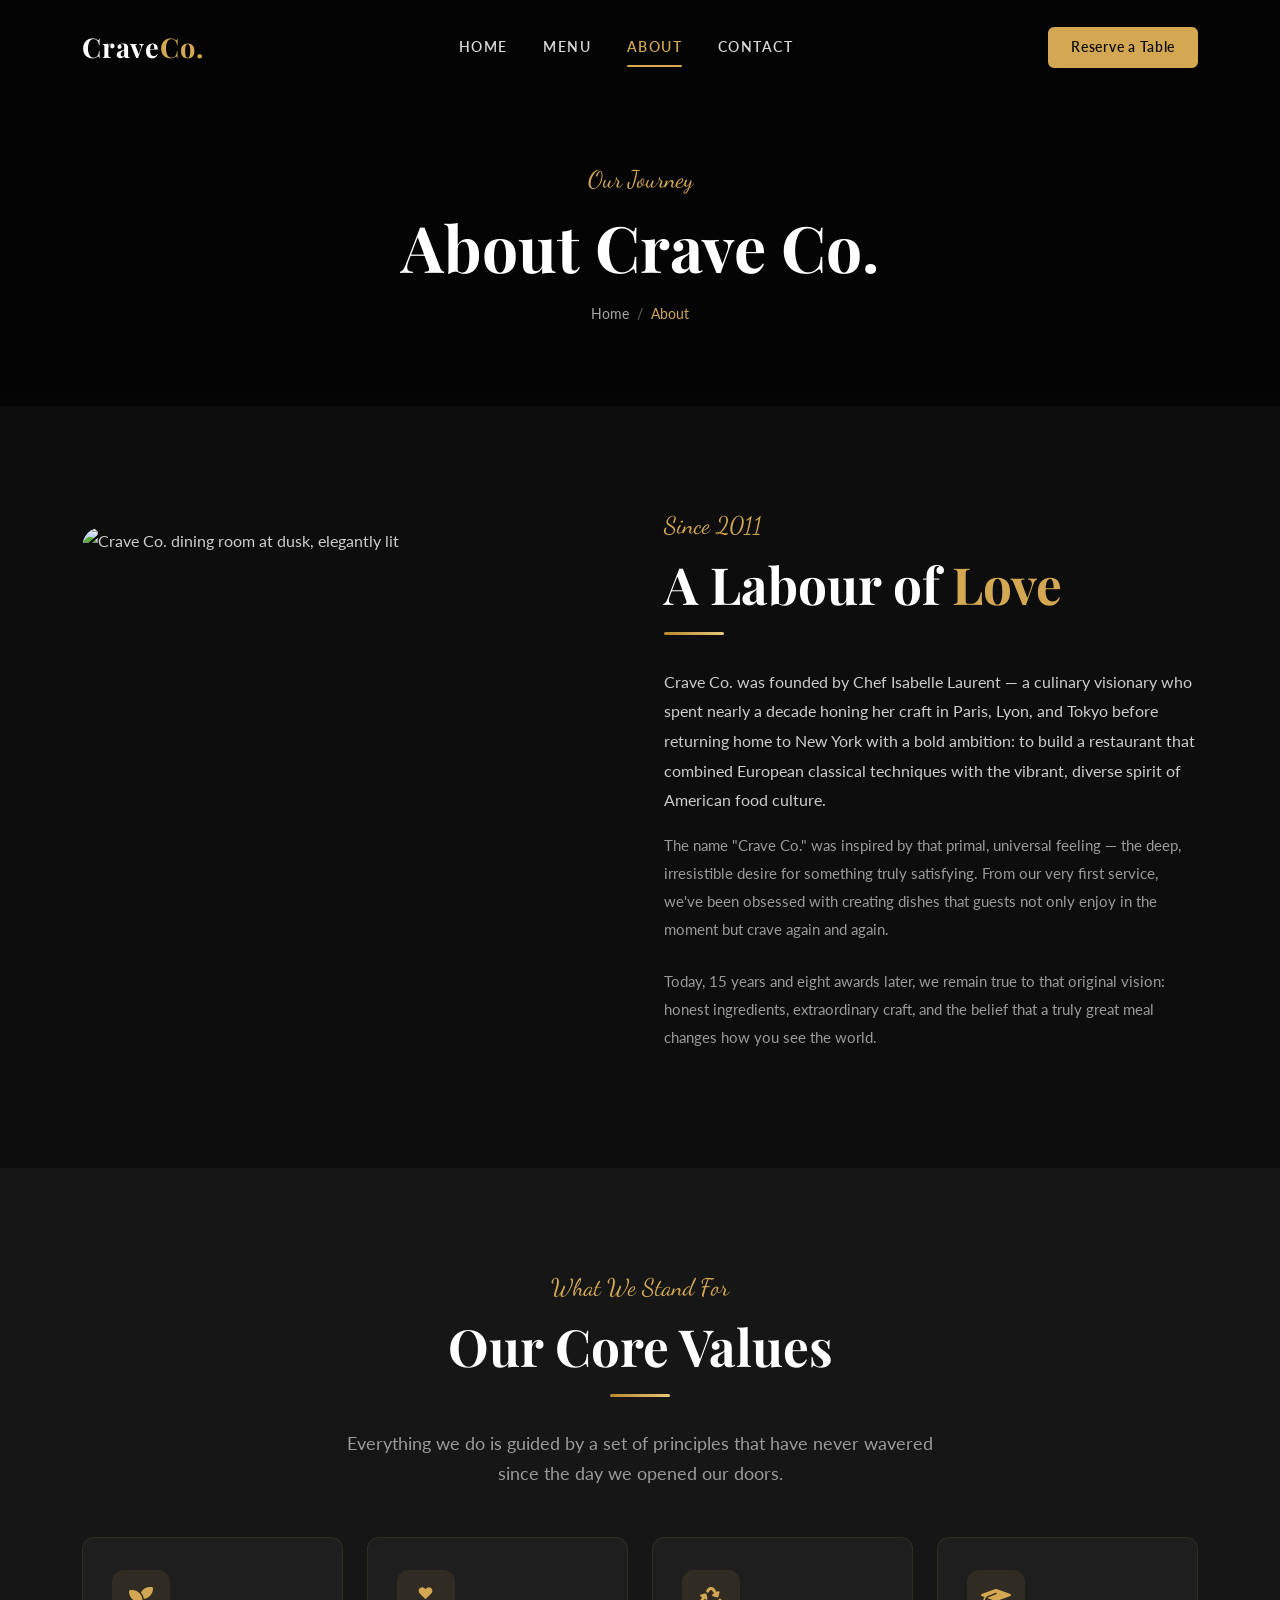
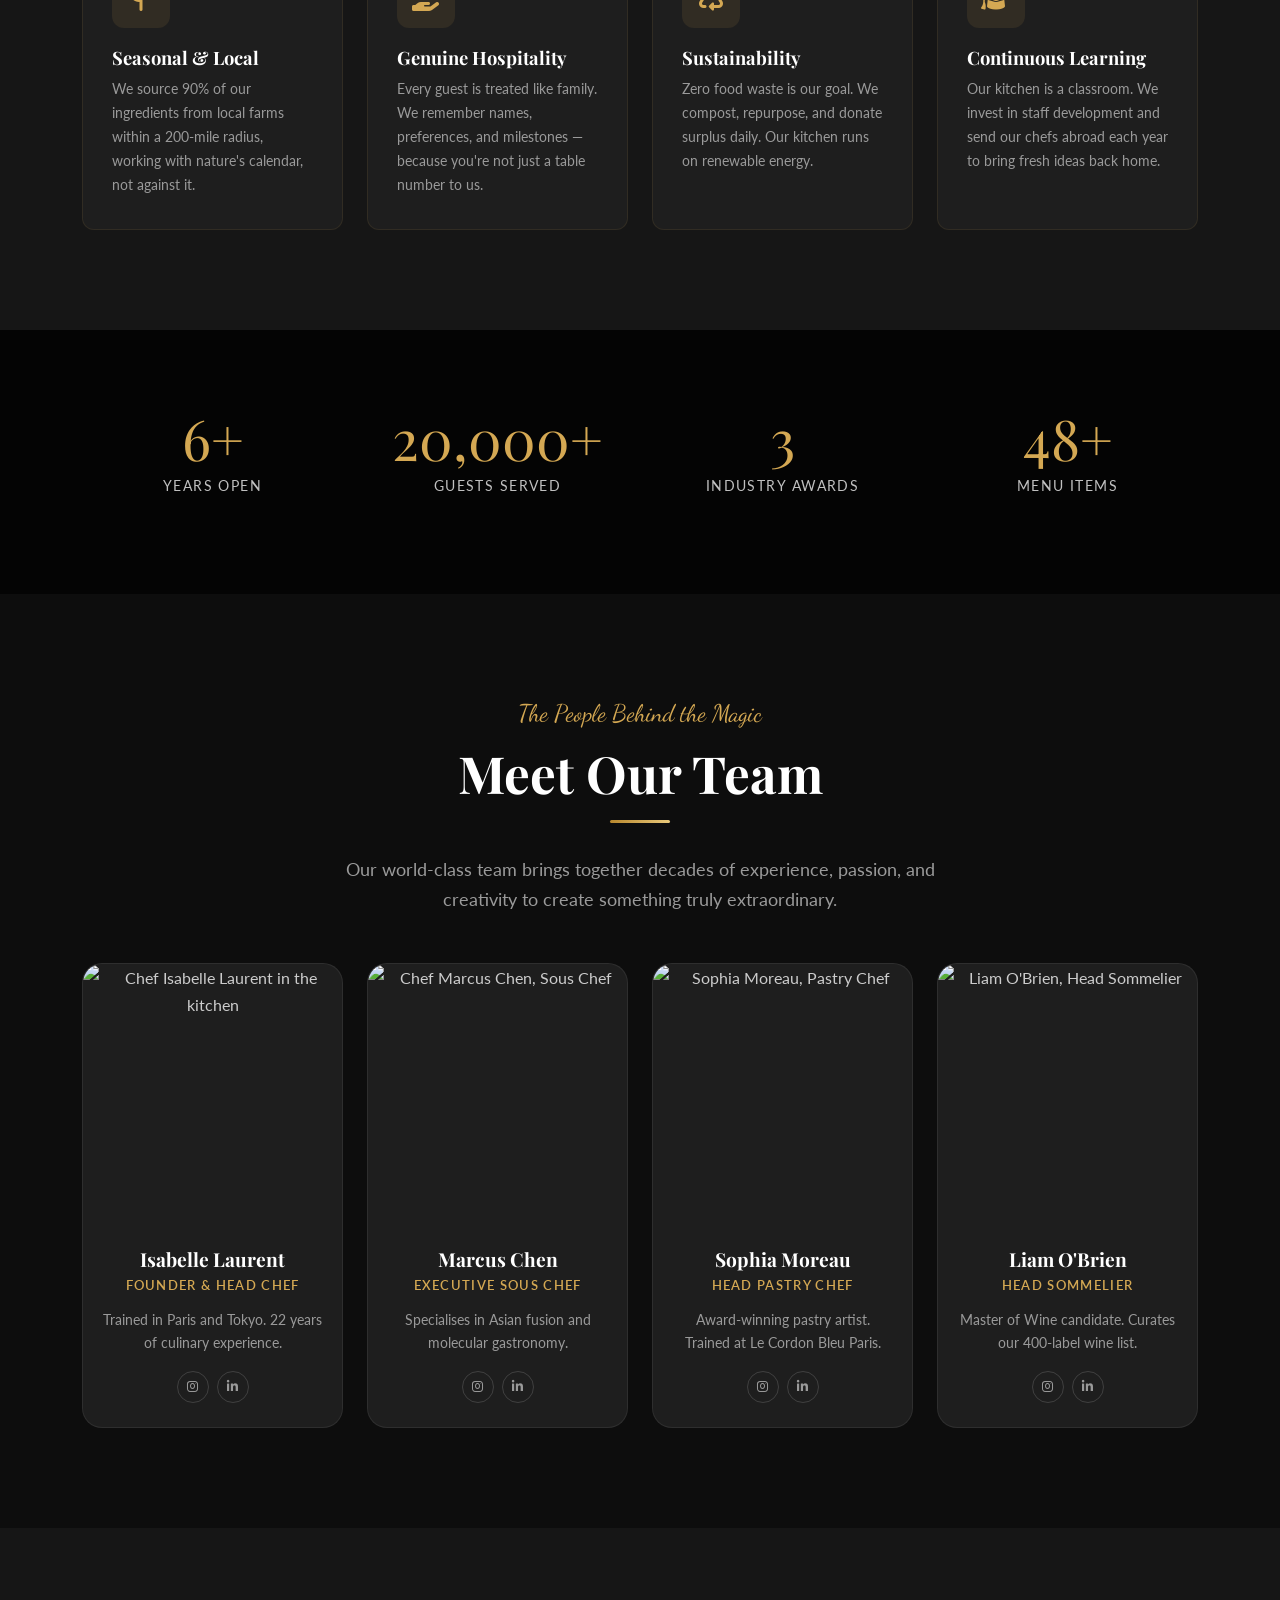
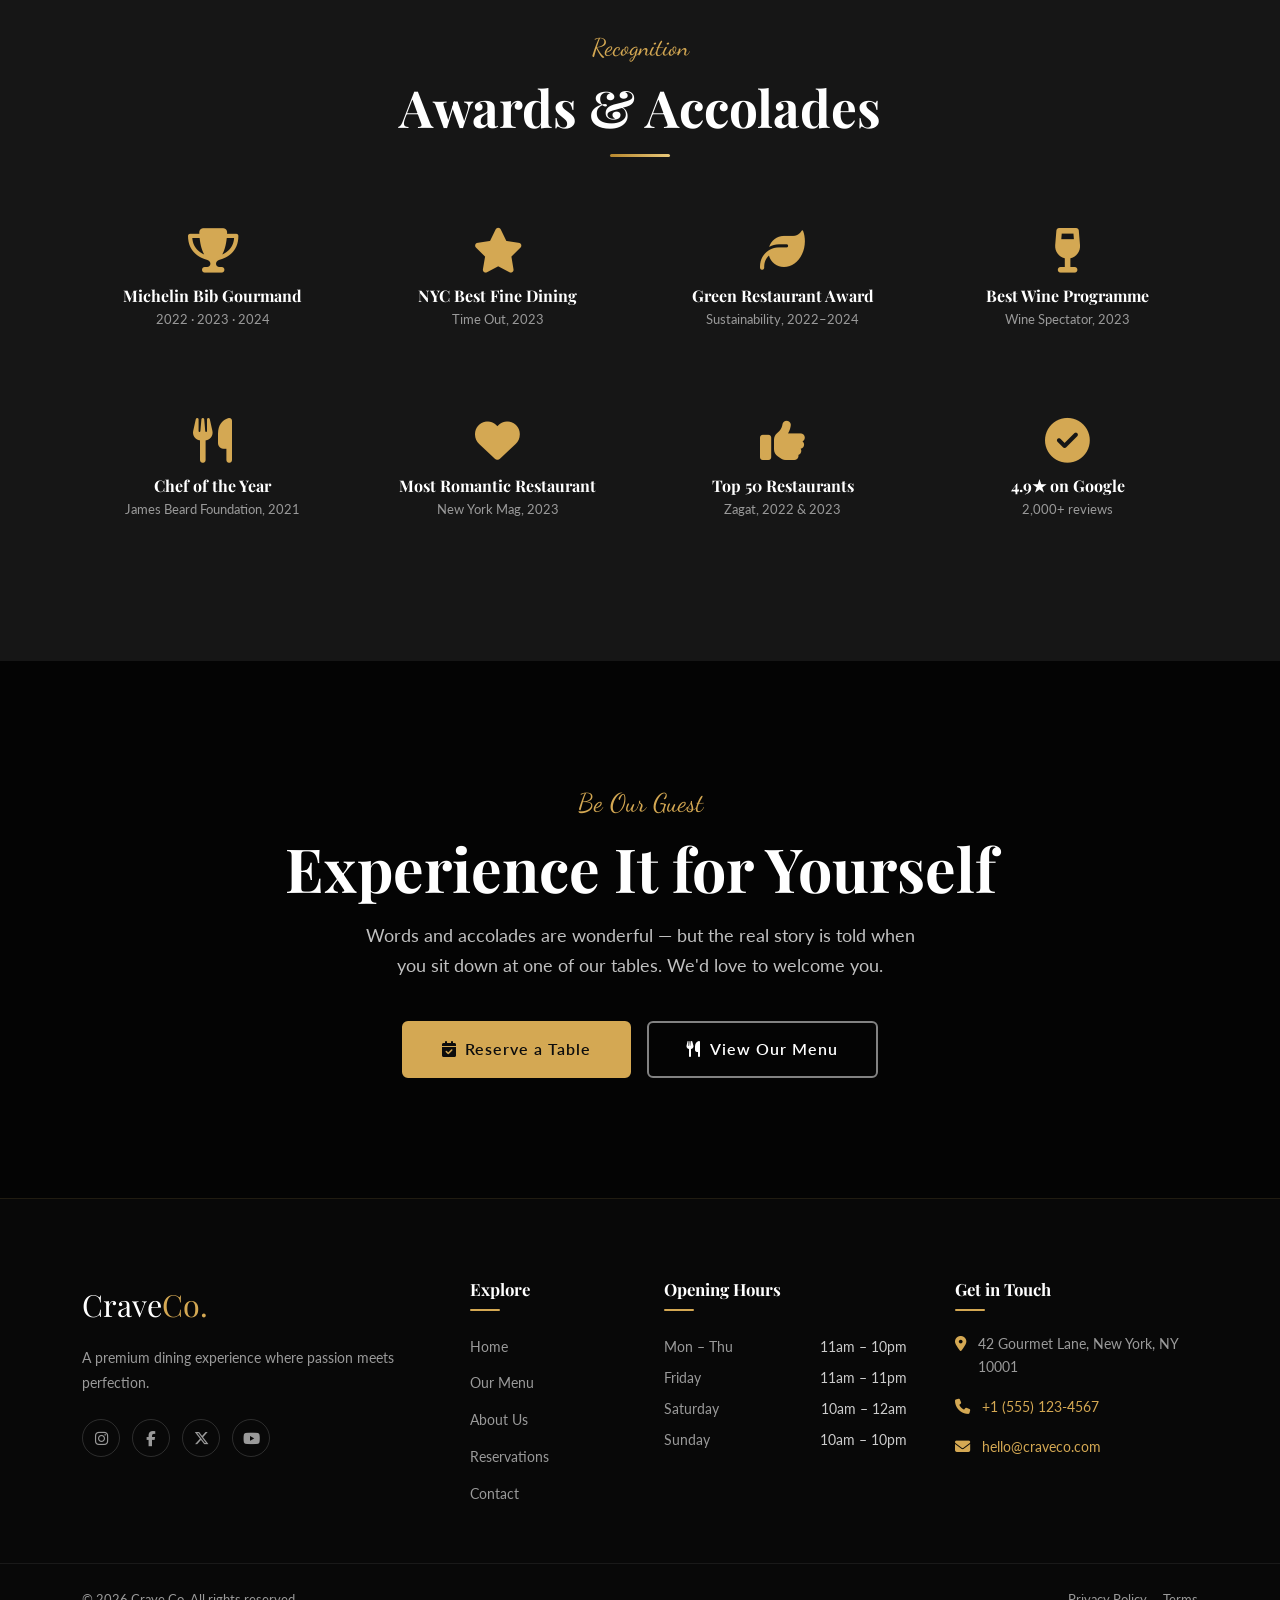
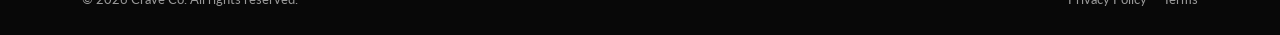
==== commit 02d9f0a3: "Fix review issues: JSON-LD hours, year consistency, V tag on soup, Firefox scrollbar, policy modals," ====
--- a/about.html
+++ b/about.html
@@ -7,7 +7,7 @@
 
   <!-- SEO -->
   <title>About Us — Crave Co. Fine Dining</title>
-  <meta name="description" content="Discover the story behind Crave Co. — our founding chefs, values, awards, and unwavering commitment to exceptional cuisine since 2009.">
+  <meta name="description" content="Discover the story behind Crave Co. — our founding chefs, values, awards, and unwavering commitment to exceptional cuisine since 2011.">
   <meta name="robots" content="index, follow">
   <link rel="canonical" href="https://craveco.com/about.html">
 
@@ -101,7 +101,7 @@
           </div>
 
           <div class="col-lg-6" data-reveal="right">
-            <span class="section-eyebrow">Since 2009</span>
+            <span class="section-eyebrow">Since 2011</span>
             <h2 class="section-title" id="story-heading">
               A Labour of <span class="text-gold">Love</span>
             </h2>
--- a/assets/css/style.css
+++ b/assets/css/style.css
@@ -1634,6 +1634,8 @@
 ::-webkit-scrollbar-track { background: var(--clr-dark); }
 ::-webkit-scrollbar-thumb { background: var(--clr-gold-dark); border-radius: 3px; }
 ::-webkit-scrollbar-thumb:hover { background: var(--clr-gold); }
+/* Firefox */
+* { scrollbar-width: thin; scrollbar-color: var(--clr-gold-dark) var(--clr-dark); }
 
 /* Skip to main (accessibility) */
 .skip-link {
